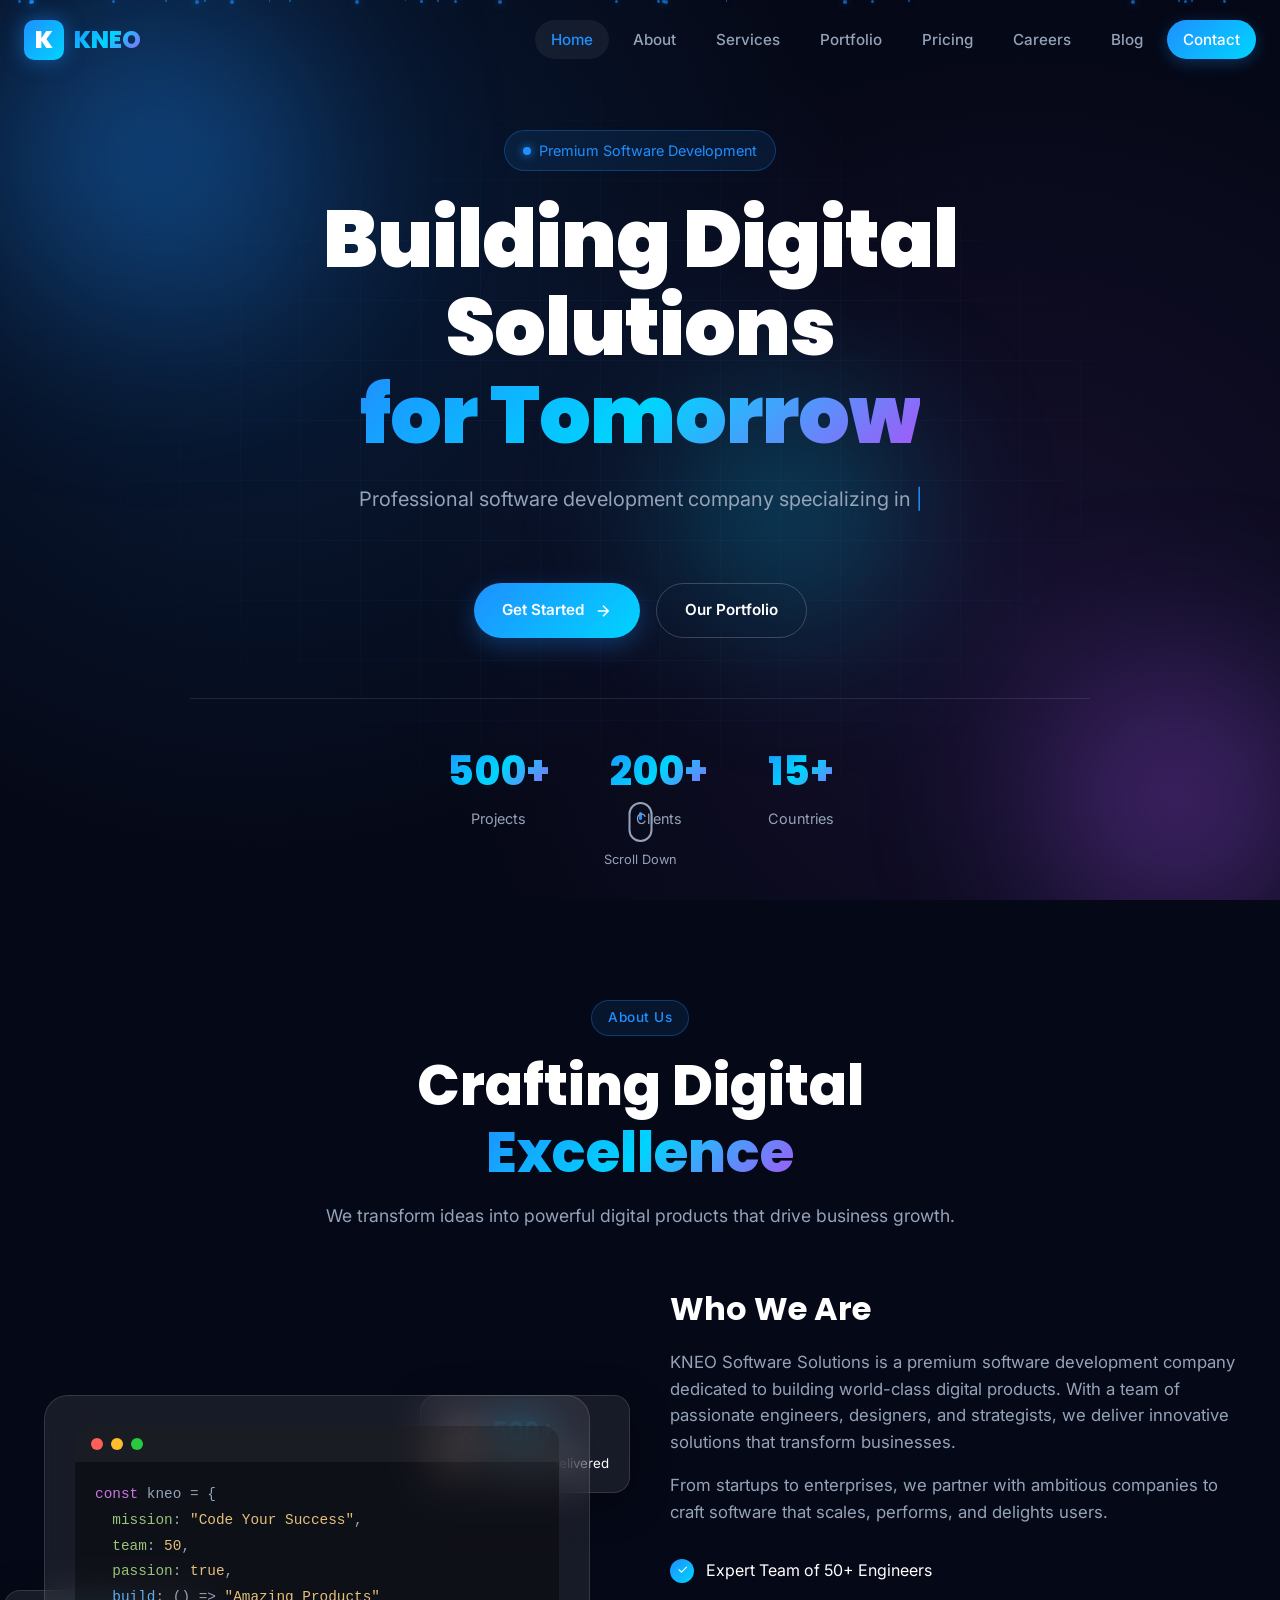
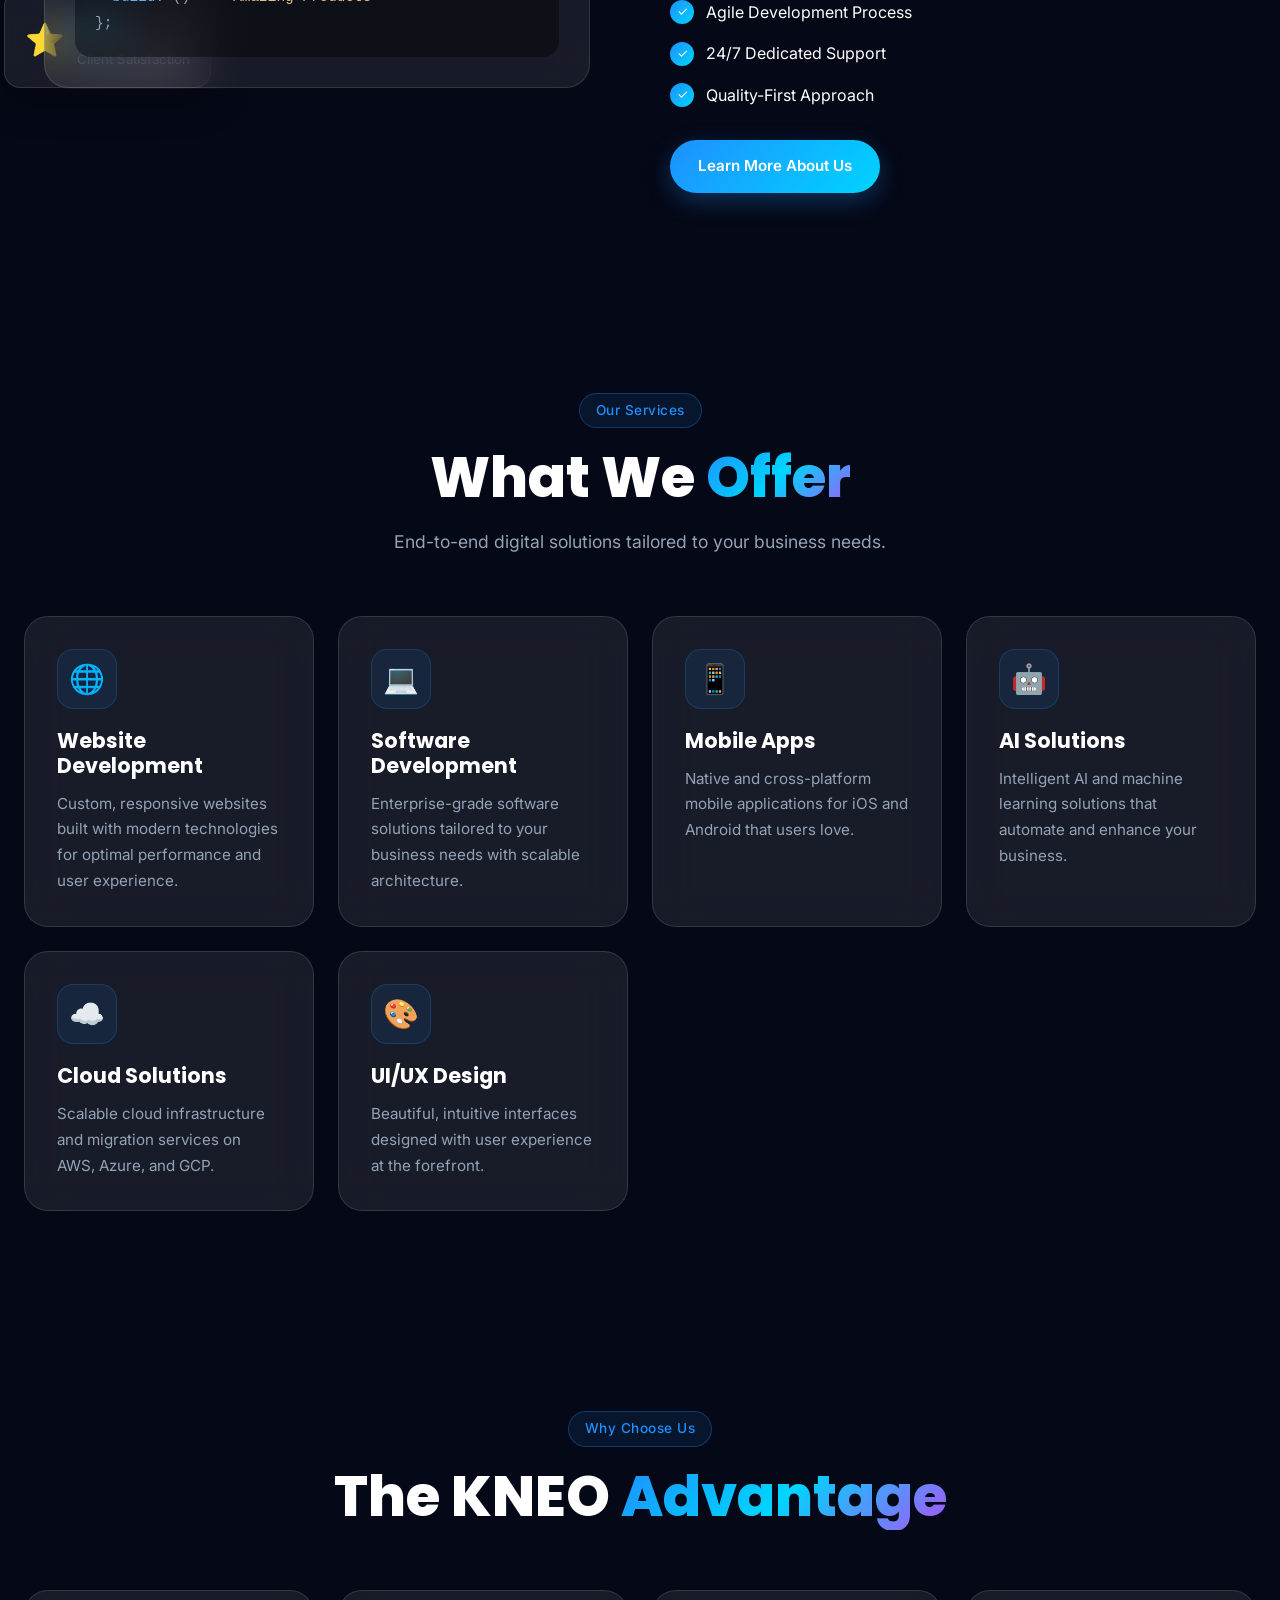
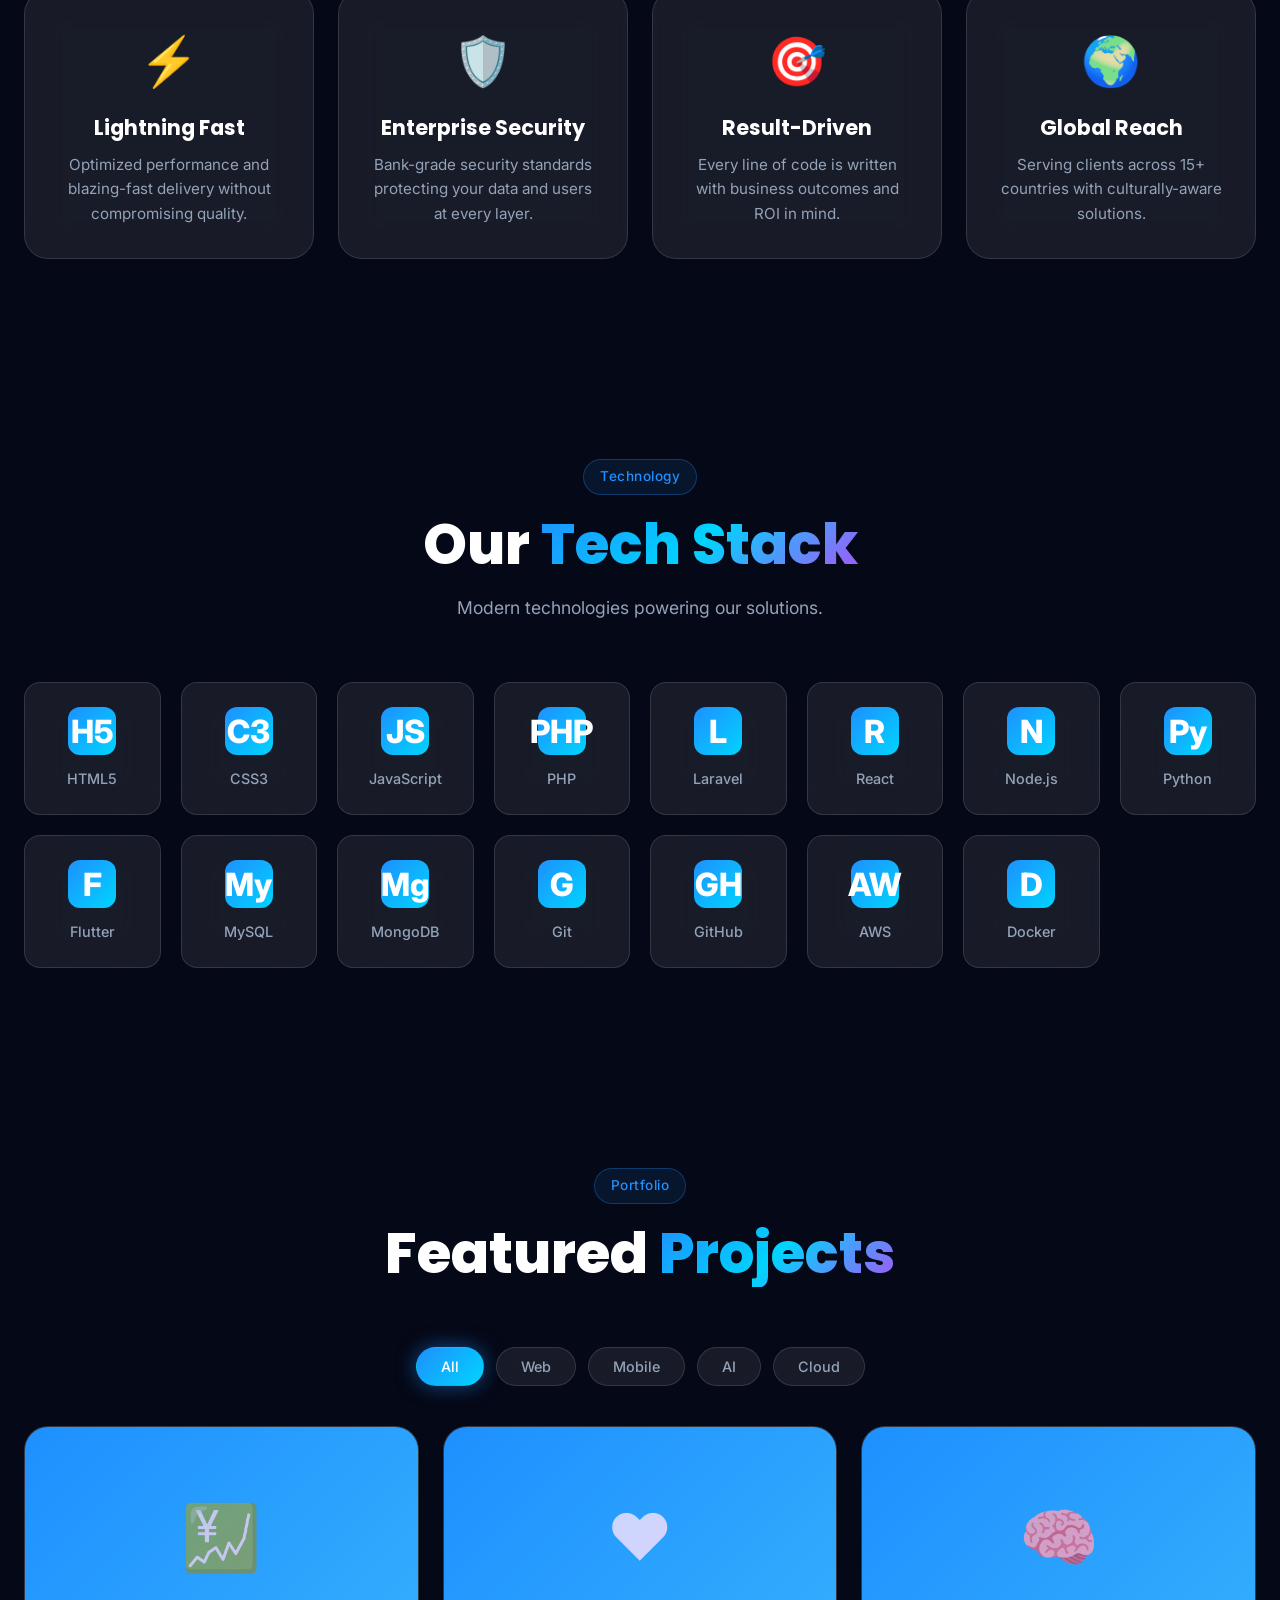
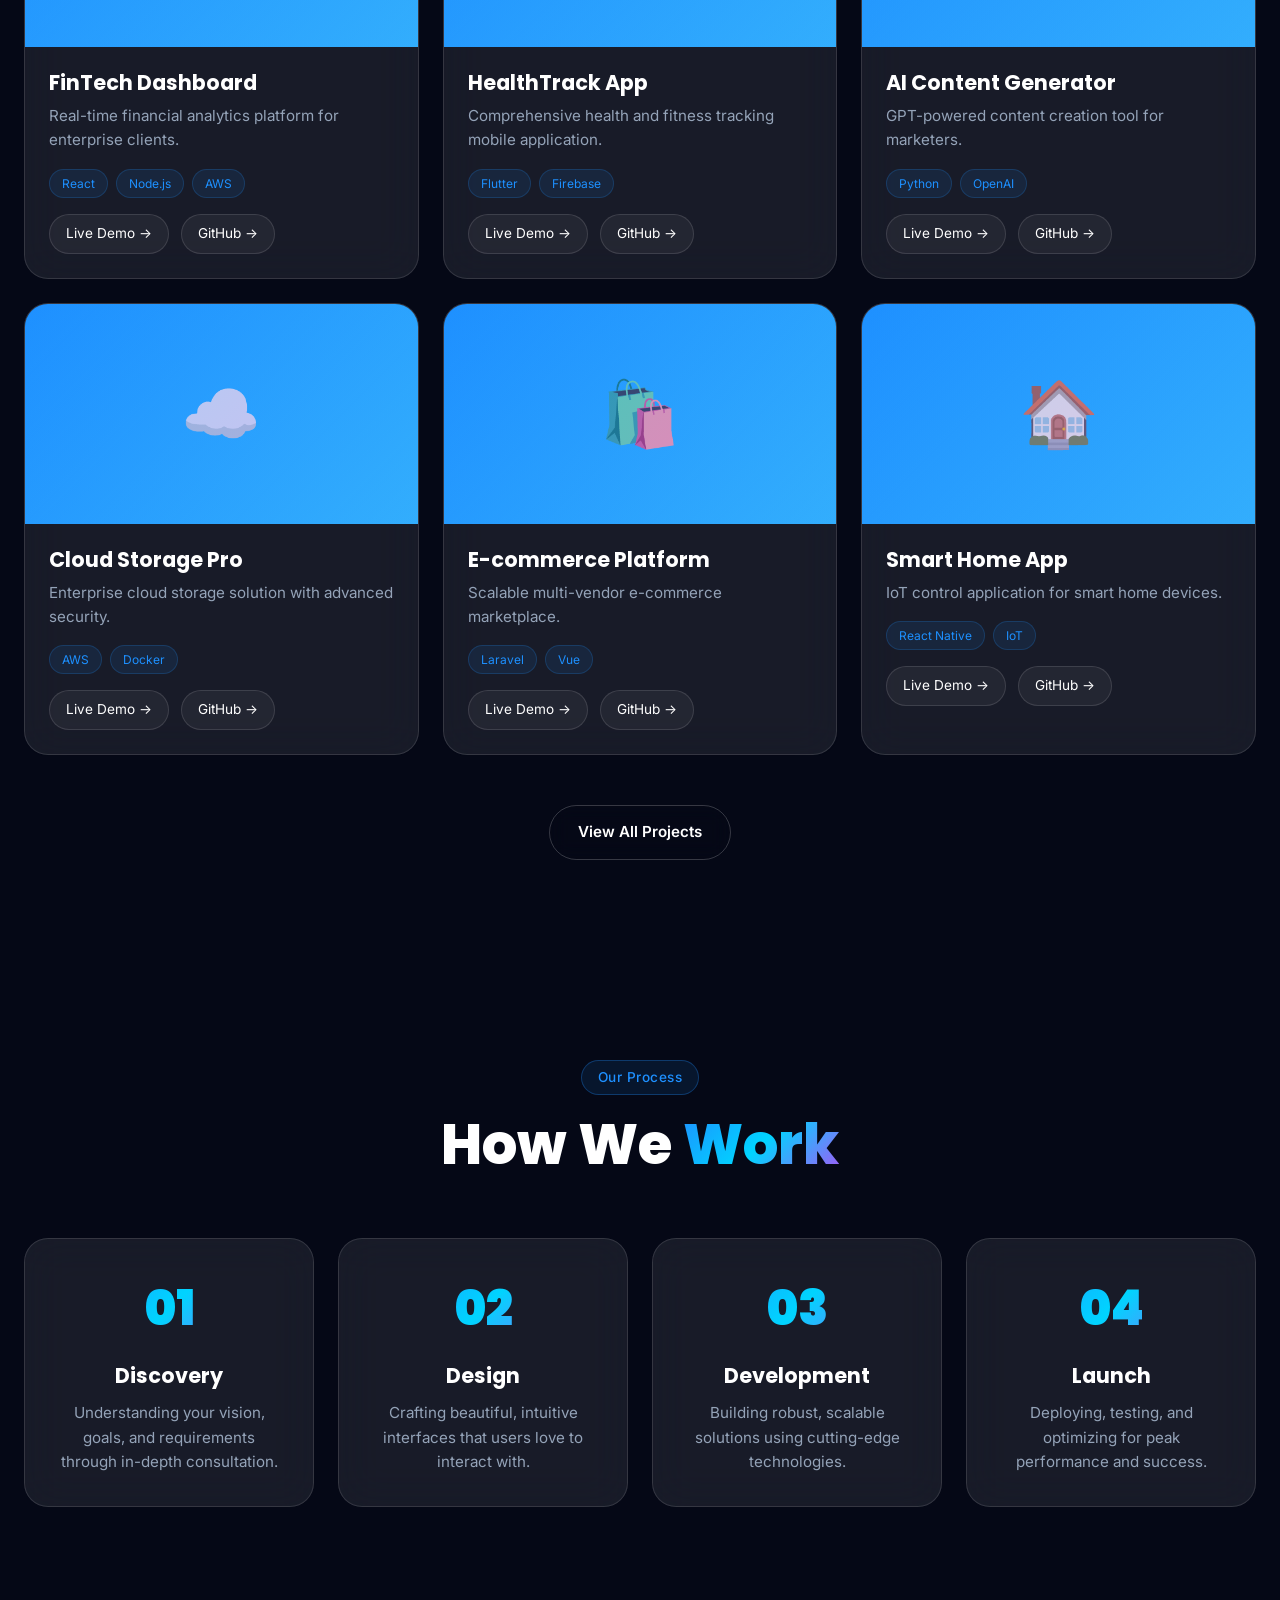
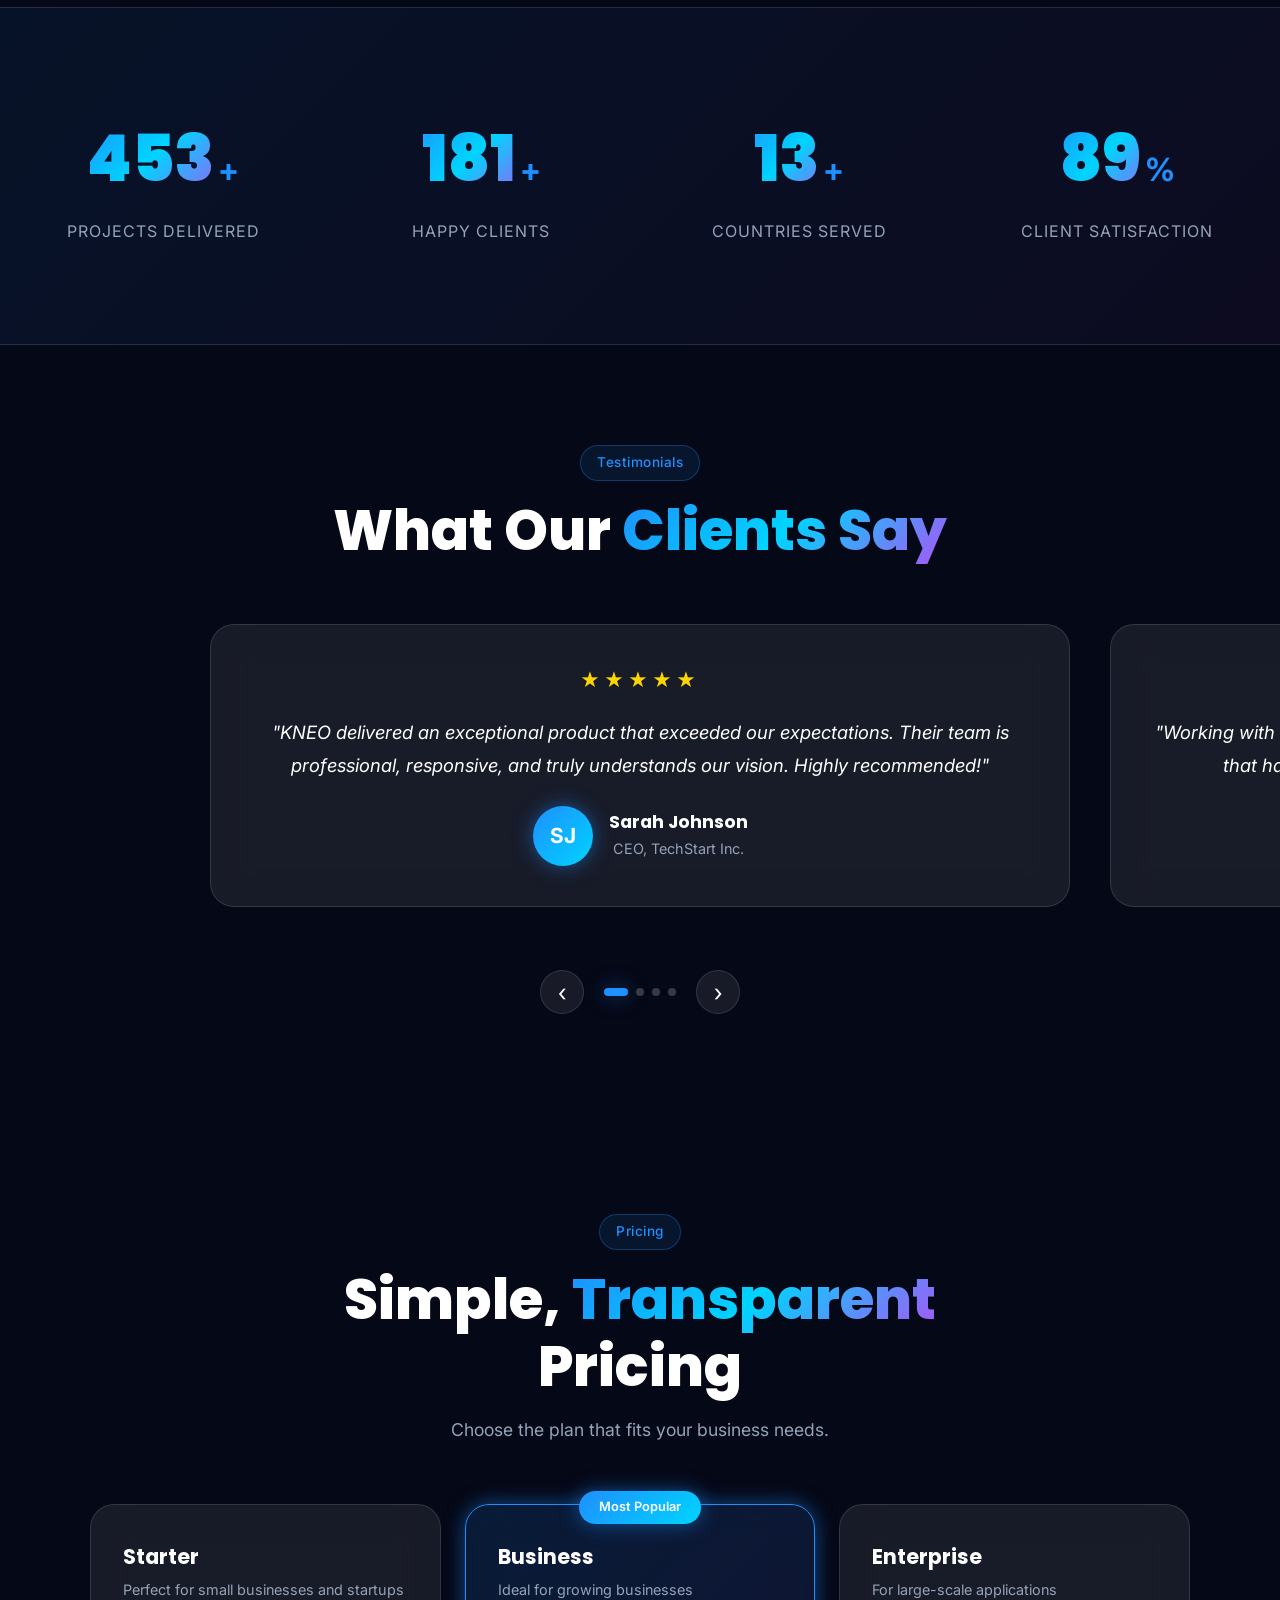
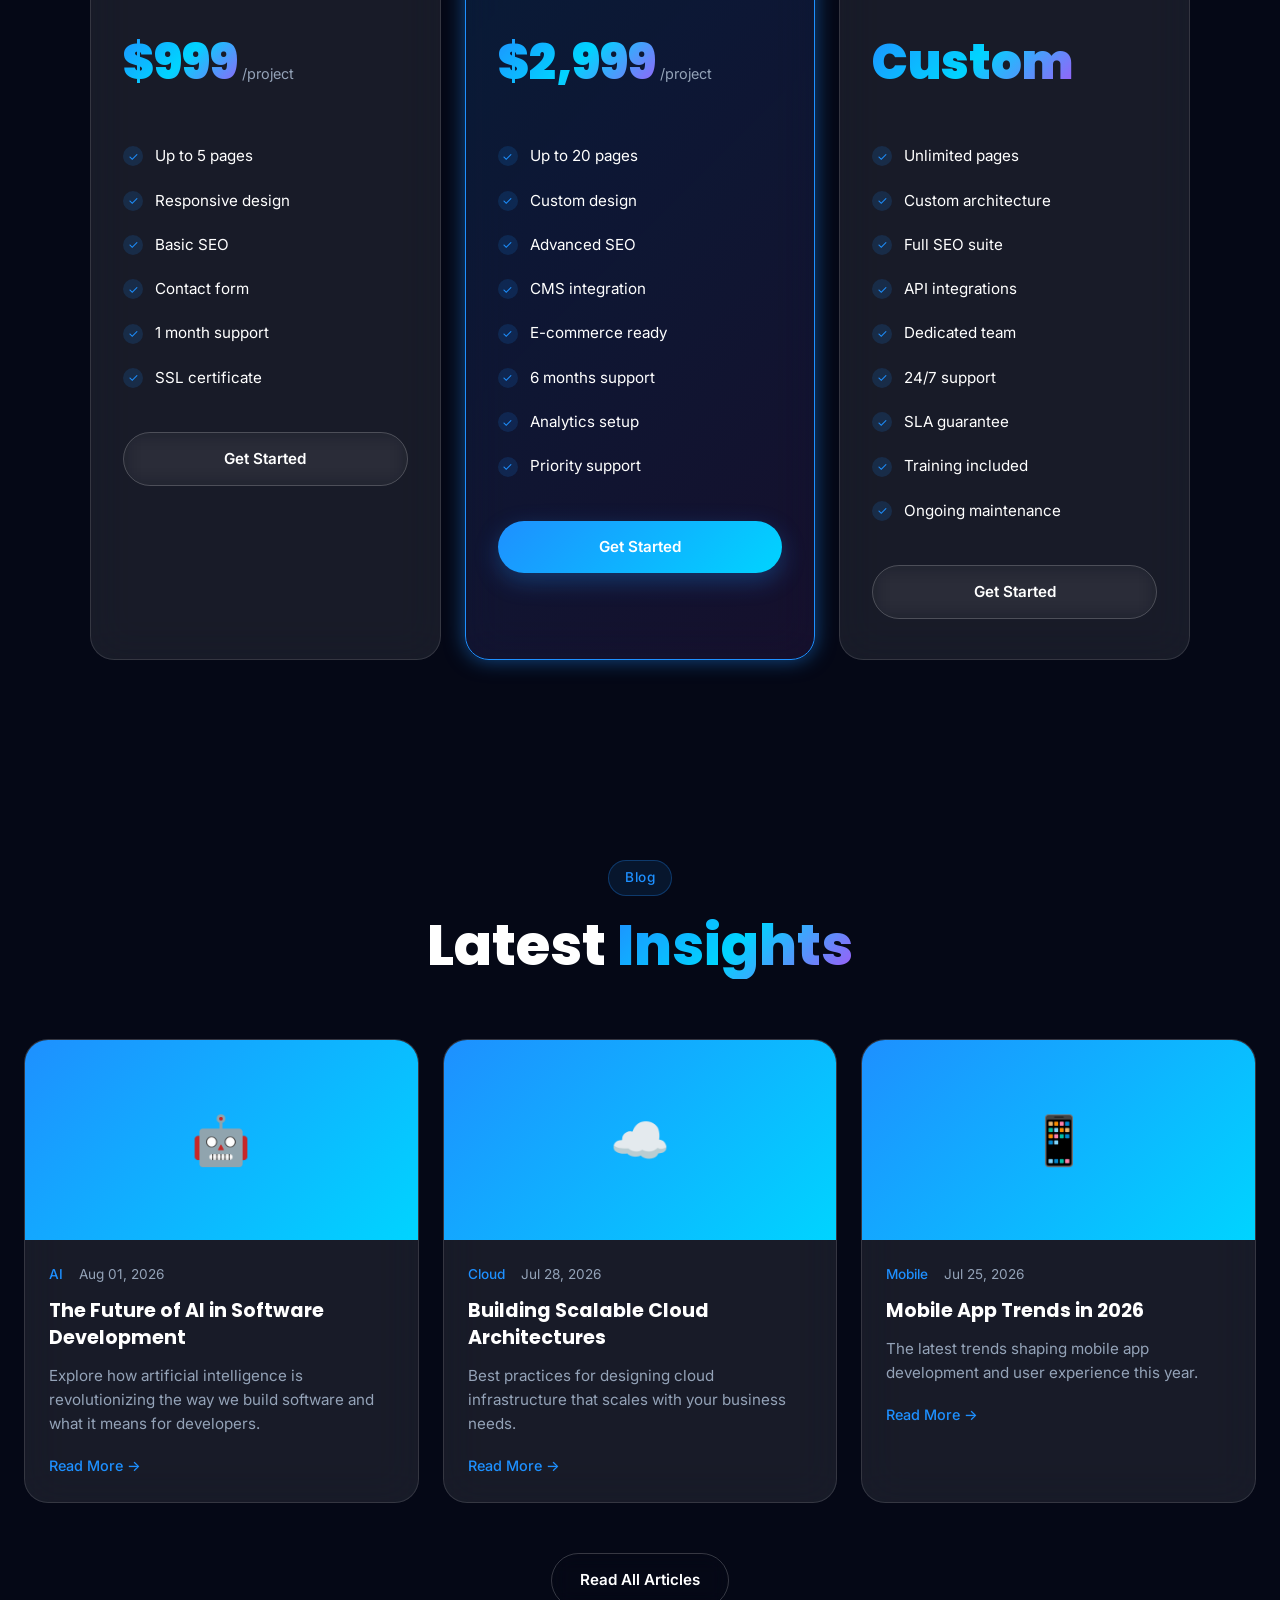
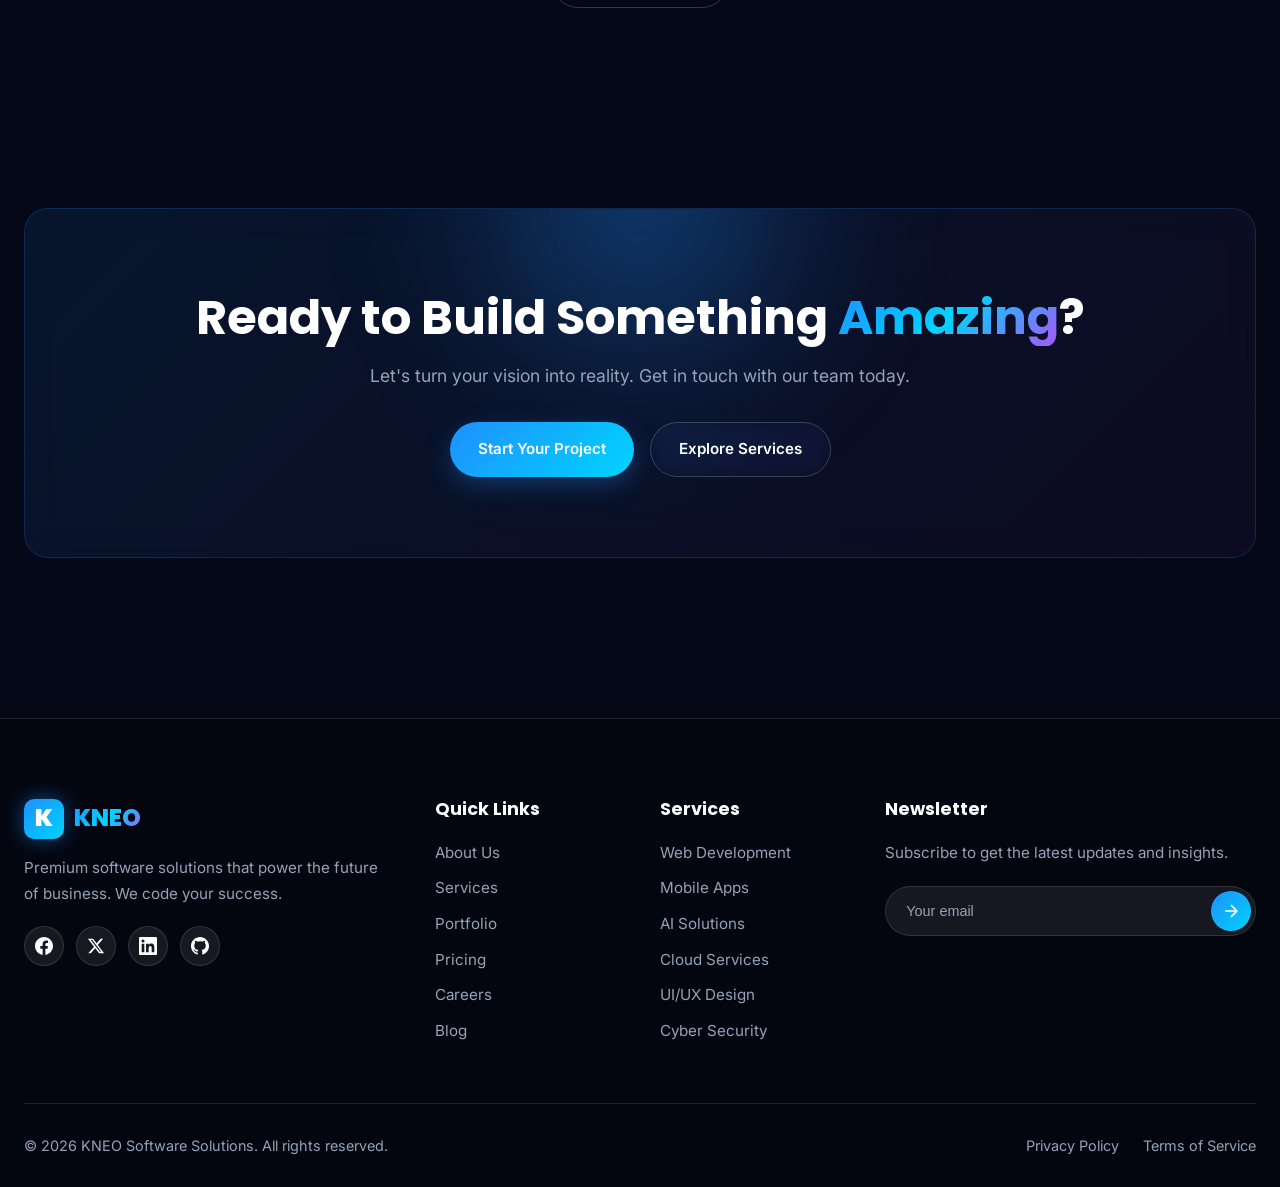
==== index.html @ 1082d43a "style: improve KNEO — Digital products, built to matter interface" ====
<!DOCTYPE html>
<html lang="en">
<head>
    <meta charset="UTF-8">
    <meta name="viewport" content="width=device-width, initial-scale=1.0">
    <meta name="description" content="KNEO Software Solutions - We Code Your Success. Premium software development, web, mobile, AI, cloud & automation services.">
    <meta name="keywords" content="software development, web development, mobile apps, AI solutions, cloud services, KNEO">
    <meta name="author" content="KNEO Software Solutions">
    <title>KNEO Software Solutions | We Code Your Success</title>

    <!-- Google Fonts -->
    <link rel="preconnect" href="https://fonts.googleapis.com">
    <link rel="preconnect" href="https://fonts.gstatic.com" crossorigin>
    <link href="https://fonts.googleapis.com/css2?family=Inter:wght@300;400;500;600;700&family=Poppins:wght@300;400;500;600;700;800;900&display=swap" rel="stylesheet">

    <!-- Main Stylesheet -->
    <link rel="stylesheet" href="css/style.css">
    <link rel="stylesheet" href="css/animations.css">
    <link rel="stylesheet" href="css/responsive.css">
</head>
<body>

    <!-- ========== SCROLL PROGRESS BAR ========== -->
    <div class="scroll-progress" id="scrollProgress"></div>

    <!-- ========== LOADING SCREEN ========== -->
    <div class="loader" id="loader">
        <div class="loader-content">
            <div class="loader-logo">KNEO</div>
            <div class="loader-bar"><div class="loader-bar-fill"></div></div>
        </div>
    </div>

    <!-- ========== NAVIGATION ========== -->
    <nav class="navbar" id="navbar">
        <div class="nav-container">
            <a href="index.html" class="nav-logo">
                <span class="logo-icon">K</span>
                <span class="logo-text">KNEO</span>
            </a>

            <ul class="nav-menu" id="navMenu">
                <li><a href="index.html" class="nav-link active">Home</a></li>
                <li><a href="about.html" class="nav-link">About</a></li>
                <li><a href="services.html" class="nav-link">Services</a></li>
                <li><a href="portfolio.html" class="nav-link">Portfolio</a></li>
                <li><a href="pricing.html" class="nav-link">Pricing</a></li>
                <li><a href="careers.html" class="nav-link">Careers</a></li>
                <li><a href="blog.html" class="nav-link">Blog</a></li>
                <li><a href="contact.html" class="nav-link nav-cta">Contact</a></li>
            </ul>

            <button class="nav-toggle" id="navToggle" aria-label="Toggle menu">
                <span></span>
                <span></span>
                <span></span>
            </button>
        </div>
    </nav>

    <!-- ========== HERO SECTION ========== -->
    <section class="hero" id="hero">
        <!-- Animated Background -->
        <div class="hero-bg">
            <div class="gradient-orb orb-1"></div>
            <div class="gradient-orb orb-2"></div>
            <div class="gradient-orb orb-3"></div>
            <div class="particles" id="particles"></div>
            <div class="grid-overlay"></div>
        </div>

        <div class="hero-content">
            <div class="hero-badge reveal">
                <span class="badge-dot"></span>
                Premium Software Development
            </div>
            <h1 class="hero-title reveal">
                Building Digital Solutions
                <span class="gradient-text">for Tomorrow</span>
            </h1>
            <p class="hero-subtitle reveal">
                Professional software development company specializing in
                <span class="typing-text" id="typingText"></span><span class="cursor">|</span>
            </p>
            <div class="hero-buttons reveal">
                <a href="contact.html" class="btn btn-primary">
                    Get Started
                    <svg width="18" height="18" viewBox="0 0 24 24" fill="none" stroke="currentColor" stroke-width="2">
                        <path d="M5 12h14M12 5l7 7-7 7"/>
                    </svg>
                </a>
                <a href="portfolio.html" class="btn btn-outline">Our Portfolio</a>
            </div>
            <div class="hero-stats reveal">
                <div class="hero-stat">
                    <div class="stat-number">500+</div>
                    <div class="stat-label">Projects</div>
                </div>
                <div class="hero-stat">
                    <div class="stat-number">200+</div>
                    <div class="stat-label">Clients</div>
                </div>
                <div class="hero-stat">
                    <div class="stat-number">15+</div>
                    <div class="stat-label">Countries</div>
                </div>
            </div>
        </div>

        <div class="scroll-indicator">
            <div class="mouse">
                <div class="wheel"></div>
            </div>
            <span>Scroll Down</span>
        </div>
    </section>

    <!-- ========== ABOUT PREVIEW ========== -->
    <section class="section about-preview">
        <div class="container">
            <div class="section-header reveal">
                <span class="section-tag">About Us</span>
                <h2 class="section-title">Crafting Digital <span class="gradient-text">Excellence</span></h2>
                <p class="section-subtitle">We transform ideas into powerful digital products that drive business growth.</p>
            </div>
            <div class="about-grid">
                <div class="about-image reveal">
                    <div class="image-card">
                        <div class="floating-card card-1">
                            <span>🚀</span>
                            <div><strong>500+</strong><br><small>Projects Delivered</small></div>
                        </div>
                        <div class="floating-card card-2">
                            <span>⭐</span>
                            <div><strong>99%</strong><br><small>Client Satisfaction</small></div>
                        </div>
                        <div class="image-placeholder">
                            <div class="code-window">
                                <div class="code-header">
                                    <span class="dot red"></span>
                                    <span class="dot yellow"></span>
                                    <span class="dot green"></span>
                                </div>
                                <pre class="code-content"><code><span class="keyword">const</span> kneo = {
  <span class="string">mission</span>: <span class="value">"Code Your Success"</span>,
  <span class="string">team</span>: <span class="value">50</span>,
  <span class="string">passion</span>: <span class="value">true</span>,
  <span class="function">build</span>: () => <span class="value">"Amazing Products"</span>
};</code></pre>
                            </div>
                        </div>
                    </div>
                </div>
                <div class="about-content reveal">
                    <h3>Who We Are</h3>
                    <p>KNEO Software Solutions is a premium software development company dedicated to building world-class digital products. With a team of passionate engineers, designers, and strategists, we deliver innovative solutions that transform businesses.</p>
                    <p>From startups to enterprises, we partner with ambitious companies to craft software that scales, performs, and delights users.</p>
                    <ul class="feature-list">
                        <li><span class="check">✓</span> Expert Team of 50+ Engineers</li>
                        <li><span class="check">✓</span> Agile Development Process</li>
                        <li><span class="check">✓</span> 24/7 Dedicated Support</li>
                        <li><span class="check">✓</span> Quality-First Approach</li>
                    </ul>
                    <a href="about.html" class="btn btn-primary">Learn More About Us</a>
                </div>
            </div>
        </div>
    </section>

    <!-- ========== SERVICES ========== -->
    <section class="section services">
        <div class="container">
            <div class="section-header reveal">
                <span class="section-tag">Our Services</span>
                <h2 class="section-title">What We <span class="gradient-text">Offer</span></h2>
                <p class="section-subtitle">End-to-end digital solutions tailored to your business needs.</p>
            </div>
            <div class="services-grid" id="servicesGrid">
                <!-- Services injected via JS -->
            </div>
        </div>
    </section>

    <!-- ========== WHY CHOOSE US ========== -->
    <section class="section why-us">
        <div class="container">
            <div class="section-header reveal">
                <span class="section-tag">Why Choose Us</span>
                <h2 class="section-title">The KNEO <span class="gradient-text">Advantage</span></h2>
            </div>
            <div class="why-grid">
                <div class="why-card reveal">
                    <div class="why-icon">⚡</div>
                    <h3>Lightning Fast</h3>
                    <p>Optimized performance and blazing-fast delivery without compromising quality.</p>
                </div>
                <div class="why-card reveal">
                    <div class="why-icon">🛡️</div>
                    <h3>Enterprise Security</h3>
                    <p>Bank-grade security standards protecting your data and users at every layer.</p>
                </div>
                <div class="why-card reveal">
                    <div class="why-icon">🎯</div>
                    <h3>Result-Driven</h3>
                    <p>Every line of code is written with business outcomes and ROI in mind.</p>
                </div>
                <div class="why-card reveal">
                    <div class="why-icon">🌍</div>
                    <h3>Global Reach</h3>
                    <p>Serving clients across 15+ countries with culturally-aware solutions.</p>
                </div>
            </div>
        </div>
    </section>

    <!-- ========== TECHNOLOGY STACK ========== -->
    <section class="section tech-stack">
        <div class="container">
            <div class="section-header reveal">
                <span class="section-tag">Technology</span>
                <h2 class="section-title">Our <span class="gradient-text">Tech Stack</span></h2>
                <p class="section-subtitle">Modern technologies powering our solutions.</p>
            </div>
            <div class="tech-grid" id="techGrid">
                <!-- Tech items injected via JS -->
            </div>
        </div>
    </section>

    <!-- ========== PORTFOLIO ========== -->
    <section class="section portfolio">
        <div class="container">
            <div class="section-header reveal">
                <span class="section-tag">Portfolio</span>
                <h2 class="section-title">Featured <span class="gradient-text">Projects</span></h2>
            </div>
            <div class="portfolio-filters reveal">
                <button class="filter-btn active" data-filter="all">All</button>
                <button class="filter-btn" data-filter="web">Web</button>
                <button class="filter-btn" data-filter="mobile">Mobile</button>
                <button class="filter-btn" data-filter="ai">AI</button>
                <button class="filter-btn" data-filter="cloud">Cloud</button>
            </div>
            <div class="portfolio-grid" id="portfolioGrid">
                <!-- Portfolio items injected via JS -->
            </div>
            <div class="section-cta reveal">
                <a href="portfolio.html" class="btn btn-outline">View All Projects</a>
            </div>
        </div>
    </section>

    <!-- ========== PROCESS ========== -->
    <section class="section process">
        <div class="container">
            <div class="section-header reveal">
                <span class="section-tag">Our Process</span>
                <h2 class="section-title">How We <span class="gradient-text">Work</span></h2>
            </div>
            <div class="process-timeline">
                <div class="process-step reveal">
                    <div class="step-number">01</div>
                    <h3>Discovery</h3>
                    <p>Understanding your vision, goals, and requirements through in-depth consultation.</p>
                </div>
                <div class="process-step reveal">
                    <div class="step-number">02</div>
                    <h3>Design</h3>
                    <p>Crafting beautiful, intuitive interfaces that users love to interact with.</p>
                </div>
                <div class="process-step reveal">
                    <div class="step-number">03</div>
                    <h3>Development</h3>
                    <p>Building robust, scalable solutions using cutting-edge technologies.</p>
                </div>
                <div class="process-step reveal">
                    <div class="step-number">04</div>
                    <h3>Launch</h3>
                    <p>Deploying, testing, and optimizing for peak performance and success.</p>
                </div>
            </div>
        </div>
    </section>

    <!-- ========== COUNTER ========== -->
    <section class="section counter-section">
        <div class="container">
            <div class="counter-grid">
                <div class="counter-item reveal">
                    <div class="counter-number" data-target="500">0</div>
                    <div class="counter-suffix">+</div>
                    <div class="counter-label">Projects Delivered</div>
                </div>
                <div class="counter-item reveal">
                    <div class="counter-number" data-target="200">0</div>
                    <div class="counter-suffix">+</div>
                    <div class="counter-label">Happy Clients</div>
                </div>
                <div class="counter-item reveal">
                    <div class="counter-number" data-target="15">0</div>
                    <div class="counter-suffix">+</div>
                    <div class="counter-label">Countries Served</div>
                </div>
                <div class="counter-item reveal">
                    <div class="counter-number" data-target="99">0</div>
                    <div class="counter-suffix">%</div>
                    <div class="counter-label">Client Satisfaction</div>
                </div>
            </div>
        </div>
    </section>

    <!-- ========== TESTIMONIALS ========== -->
    <section class="section testimonials">
        <div class="container">
            <div class="section-header reveal">
                <span class="section-tag">Testimonials</span>
                <h2 class="section-title">What Our <span class="gradient-text">Clients Say</span></h2>
            </div>
            <div class="testimonial-slider" id="testimonialSlider">
                <div class="testimonial-track" id="testimonialTrack">
                    <!-- Testimonials injected via JS -->
                </div>
                <div class="testimonial-controls">
                    <button class="slider-btn prev" id="prevTestimonial" aria-label="Previous">‹</button>
                    <div class="slider-dots" id="sliderDots"></div>
                    <button class="slider-btn next" id="nextTestimonial" aria-label="Next">›</button>
                </div>
            </div>
        </div>
    </section>

    <!-- ========== PRICING ========== -->
    <section class="section pricing">
        <div class="container">
            <div class="section-header reveal">
                <span class="section-tag">Pricing</span>
                <h2 class="section-title">Simple, <span class="gradient-text">Transparent</span> Pricing</h2>
                <p class="section-subtitle">Choose the plan that fits your business needs.</p>
            </div>
            <div class="pricing-grid" id="pricingGrid">
                <!-- Pricing cards injected via JS -->
            </div>
        </div>
    </section>

    <!-- ========== BLOG ========== -->
    <section class="section blog">
        <div class="container">
            <div class="section-header reveal">
                <span class="section-tag">Blog</span>
                <h2 class="section-title">Latest <span class="gradient-text">Insights</span></h2>
            </div>
            <div class="blog-grid" id="blogGrid">
                <!-- Blog posts injected via JS -->
            </div>
            <div class="section-cta reveal">
                <a href="blog.html" class="btn btn-outline">Read All Articles</a>
            </div>
        </div>
    </section>

    <!-- ========== CALL TO ACTION ========== -->
    <section class="section cta-section">
        <div class="container">
            <div class="cta-card reveal">
                <div class="cta-bg">
                    <div class="gradient-orb"></div>
                </div>
                <div class="cta-content">
                    <h2>Ready to Build Something <span class="gradient-text">Amazing</span>?</h2>
                    <p>Let's turn your vision into reality. Get in touch with our team today.</p>
                    <div class="cta-buttons">
                        <a href="contact.html" class="btn btn-primary">Start Your Project</a>
                        <a href="services.html" class="btn btn-outline">Explore Services</a>
                    </div>
                </div>
            </div>
        </div>
    </section>

    <!-- ========== FOOTER ========== -->
    <footer class="footer">
        <div class="container">
            <div class="footer-grid">
                <div class="footer-col">
                    <a href="index.html" class="footer-logo">
                        <span class="logo-icon">K</span>
                        <span class="logo-text">KNEO</span>
                    </a>
                    <p class="footer-desc">Premium software solutions that power the future of business. We code your success.</p>
                    <div class="social-links">
                        <a href="#" aria-label="Facebook"><svg viewBox="0 0 24 24" fill="currentColor"><path d="M24 12.073c0-6.627-5.373-12-12-12s-12 5.373-12 12c0 5.99 4.388 10.954 10.125 11.854v-8.385H7.078v-3.47h3.047V9.43c0-3.007 1.792-4.669 4.533-4.669 1.312 0 2.686.235 2.686.235v2.953H15.83c-1.491 0-1.956.925-1.956 1.874v2.25h3.328l-.532 3.47h-2.796v8.385C19.612 23.027 24 18.062 24 12.073z"/></svg></a>
                        <a href="#" aria-label="Twitter"><svg viewBox="0 0 24 24" fill="currentColor"><path d="M18.244 2.25h3.308l-7.227 8.26 8.502 11.24H16.17l-5.214-6.817L4.99 21.75H1.68l7.73-8.835L1.254 2.25H8.08l4.713 6.231zm-1.161 17.52h1.833L7.084 4.126H5.117z"/></svg></a>
                        <a href="#" aria-label="LinkedIn"><svg viewBox="0 0 24 24" fill="currentColor"><path d="M20.447 20.452h-3.554v-5.569c0-1.328-.027-3.037-1.852-3.037-1.853 0-2.136 1.445-2.136 2.939v5.667H9.351V9h3.414v1.561h.046c.477-.9 1.637-1.85 3.37-1.85 3.601 0 4.267 2.37 4.267 5.455v6.286zM5.337 7.433a2.062 2.062 0 01-2.063-2.065 2.063 2.063 0 112.063 2.065zm1.782 13.019H3.555V9h3.564v11.452zM22.225 0H1.771C.792 0 0 .774 0 1.729v20.542C0 23.227.792 24 1.771 24h20.451C23.2 24 24 23.227 24 22.271V1.729C24 .774 23.2 0 22.222 0h.003z"/></svg></a>
                        <a href="#" aria-label="GitHub"><svg viewBox="0 0 24 24" fill="currentColor"><path d="M12 0C5.374 0 0 5.373 0 12c0 5.302 3.438 9.8 8.207 11.387.599.111.793-.261.793-.577v-2.234c-3.338.726-4.033-1.416-4.033-1.416-.546-1.387-1.333-1.756-1.333-1.756-1.089-.745.083-.729.083-.729 1.205.084 1.839 1.237 1.839 1.237 1.07 1.834 2.807 1.304 3.492.997.107-.775.418-1.305.762-1.604-2.665-.305-5.467-1.334-5.467-5.931 0-1.311.469-2.381 1.236-3.221-.124-.303-.535-1.524.117-3.176 0 0 1.008-.322 3.301 1.23A11.509 11.509 0 0112 5.803c1.02.005 2.047.138 3.006.404 2.291-1.552 3.297-1.23 3.297-1.23.653 1.653.242 2.874.118 3.176.77.84 1.235 1.911 1.235 3.221 0 4.609-2.807 5.624-5.479 5.921.43.372.823 1.102.823 2.222v3.293c0 .319.192.694.801.576C20.566 21.797 24 17.3 24 12c0-6.627-5.373-12-12-12z"/></svg></a>
                    </div>
                </div>
                <div class="footer-col">
                    <h4>Quick Links</h4>
                    <ul class="footer-links">
                        <li><a href="about.html">About Us</a></li>
                        <li><a href="services.html">Services</a></li>
                        <li><a href="portfolio.html">Portfolio</a></li>
                        <li><a href="pricing.html">Pricing</a></li>
                        <li><a href="careers.html">Careers</a></li>
                        <li><a href="blog.html">Blog</a></li>
                    </ul>
                </div>
                <div class="footer-col">
                    <h4>Services</h4>
                    <ul class="footer-links">
                        <li><a href="services.html">Web Development</a></li>
                        <li><a href="services.html">Mobile Apps</a></li>
                        <li><a href="services.html">AI Solutions</a></li>
                        <li><a href="services.html">Cloud Services</a></li>
                        <li><a href="services.html">UI/UX Design</a></li>
                        <li><a href="services.html">Cyber Security</a></li>
                    </ul>
                </div>
                <div class="footer-col">
                    <h4>Newsletter</h4>
                    <p class="footer-desc">Subscribe to get the latest updates and insights.</p>
                    <form class="newsletter-form" id="newsletterForm">
                        <input type="email" placeholder="Your email" required>
                        <button type="submit" aria-label="Subscribe">
                            <svg width="20" height="20" viewBox="0 0 24 24" fill="none" stroke="currentColor" stroke-width="2">
                                <path d="M5 12h14M12 5l7 7-7 7"/>
                            </svg>
                        </button>
                    </form>
                </div>
            </div>
            <div class="footer-bottom">
                <p>&copy; 2026 KNEO Software Solutions. All rights reserved.</p>
                <div class="footer-legal">
                    <a href="#">Privacy Policy</a>
                    <a href="#">Terms of Service</a>
                </div>
            </div>
        </div>
    </footer>

    <!-- ========== BACK TO TOP ========== -->
    <button class="back-to-top" id="backToTop" aria-label="Back to top">
        <svg width="20" height="20" viewBox="0 0 24 24" fill="none" stroke="currentColor" stroke-width="2">
            <path d="M12 19V5M5 12l7-7 7 7"/>
        </svg>
    </button>

    <!-- Scripts -->
    <script src="js/main.js"></script>
    <script src="js/animation.js"></script>
    <script src="js/counter.js"></script>
    <script src="js/slider.js"></script>
    <script src="js/portfolio.js"></script>
</body>
</html>
---- css/style.css ----
/* ============================================
   KNEO Software Solutions - Main Stylesheet
   Premium Dark Theme with Glassmorphism
   ============================================ */

/* ---------- CSS Variables ---------- */
:root {
    --primary: #0B1F3A;
    --secondary: #1E90FF;
    --bg: #050816;
    --card: rgba(255, 255, 255, 0.08);
    --card-border: rgba(255, 255, 255, 0.12);
    --white: #FFFFFF;
    --gray: #94A3B8;
    --gray-dark: #1E293B;
    --success: #10B981;
    --error: #EF4444;
    --gradient: linear-gradient(135deg, #1E90FF 0%, #00D4FF 100%);
    --gradient-text: linear-gradient(135deg, #1E90FF 0%, #00D4FF 50%, #A855F7 100%);
    --glow: 0 0 20px rgba(30, 144, 255, 0.5);
    --glow-strong: 0 0 40px rgba(30, 144, 255, 0.7);
    --shadow: 0 10px 40px rgba(0, 0, 0, 0.3);
    --radius: 16px;
    --radius-sm: 8px;
    --radius-lg: 24px;
    --transition: all 0.3s cubic-bezier(0.4, 0, 0.2, 1);
    --font-heading: 'Poppins', sans-serif;
    --font-body: 'Inter', sans-serif;
}

/* ---------- Reset & Base ---------- */
* {
    margin: 0;
    padding: 0;
    box-sizing: border-box;
}

html {
    scroll-behavior: smooth;
    scroll-padding-top: 80px;
}

body {
    font-family: var(--font-body);
    background: var(--bg);
    color: var(--white);
    line-height: 1.6;
    overflow-x: hidden;
    min-height: 100vh;
    -webkit-font-smoothing: antialiased;
}

/* Background base gradient */
body::before {
    content: '';
    position: fixed;
    top: 0;
    left: 0;
    width: 100%;
    height: 100%;
    background:
        radial-gradient(circle at 20% 30%, rgba(30, 144, 255, 0.15) 0%, transparent 50%),
        radial-gradient(circle at 80% 70%, rgba(168, 85, 247, 0.1) 0%, transparent 50%),
        var(--bg);
    z-index: -1;
    pointer-events: none;
}

img {
    max-width: 100%;
    display: block;
}

a {
    color: inherit;
    text-decoration: none;
    transition: var(--transition);
}

button {
    font-family: inherit;
    cursor: pointer;
    border: none;
    background: none;
    color: inherit;
}

ul {
    list-style: none;
}

h1, h2, h3, h4, h5, h6 {
    font-family: var(--font-heading);
    font-weight: 700;
    line-height: 1.2;
}

/* ---------- Utility ---------- */
.container {
    max-width: 1280px;
    margin: 0 auto;
    padding: 0 24px;
}

.section {
    padding: 100px 0;
    position: relative;
}

.gradient-text {
    background: var(--gradient-text);
    -webkit-background-clip: text;
    background-clip: text;
    -webkit-text-fill-color: transparent;
    display: inline-block;
}

.section-header {
    text-align: center;
    max-width: 700px;
    margin: 0 auto 60px;
}

.section-tag {
    display: inline-block;
    padding: 6px 16px;
    background: rgba(30, 144, 255, 0.1);
    border: 1px solid rgba(30, 144, 255, 0.3);
    border-radius: 100px;
    color: var(--secondary);
    font-size: 0.85rem;
    font-weight: 500;
    margin-bottom: 16px;
    letter-spacing: 0.5px;
}

.section-title {
    font-size: clamp(2rem, 5vw, 3.5rem);
    margin-bottom: 16px;
    font-weight: 800;
}

.section-subtitle {
    color: var(--gray);
    font-size: 1.1rem;
}

.section-cta {
    text-align: center;
    margin-top: 50px;
}

/* ---------- Buttons ---------- */
.btn {
    display: inline-flex;
    align-items: center;
    gap: 10px;
    padding: 14px 28px;
    border-radius: 100px;
    font-weight: 600;
    font-size: 0.95rem;
    transition: var(--transition);
    position: relative;
    overflow: hidden;
    white-space: nowrap;
}

.btn-primary {
    background: var(--gradient);
    color: var(--white);
    box-shadow: 0 8px 24px rgba(30, 144, 255, 0.3);
}

.btn-primary:hover {
    transform: translateY(-2px);
    box-shadow: 0 12px 32px rgba(30, 144, 255, 0.5);
}

.btn-outline {
    background: transparent;
    color: var(--white);
    border: 1px solid rgba(255, 255, 255, 0.2);
    backdrop-filter: blur(10px);
}

.btn-outline:hover {
    background: rgba(255, 255, 255, 0.08);
    border-color: var(--secondary);
    transform: translateY(-2px);
}

.btn-full {
    width: 100%;
    justify-content: center;
}

/* ---------- Scroll Progress ---------- */
.scroll-progress {
    position: fixed;
    top: 0;
    left: 0;
    height: 3px;
    background: var(--gradient);
    z-index: 9999;
    width: 0%;
    box-shadow: var(--glow);
    transition: width 0.1s ease;
}

/* ---------- Loader ---------- */
.loader {
    position: fixed;
    top: 0;
    left: 0;
    width: 100%;
    height: 100%;
    background: var(--bg);
    z-index: 10000;
    display: flex;
    align-items: center;
    justify-content: center;
    transition: opacity 0.5s, visibility 0.5s;
}

.loader.hidden {
    opacity: 0;
    visibility: hidden;
}

.loader-content {
    text-align: center;
}

.loader-logo {
    font-family: var(--font-heading);
    font-size: 3rem;
    font-weight: 900;
    background: var(--gradient-text);
    -webkit-background-clip: text;
    background-clip: text;
    -webkit-text-fill-color: transparent;
    margin-bottom: 20px;
    letter-spacing: 4px;
}

.loader-bar {
    width: 200px;
    height: 3px;
    background: rgba(255, 255, 255, 0.1);
    border-radius: 100px;
    overflow: hidden;
}

.loader-bar-fill {
    width: 0%;
    height: 100%;
    background: var(--gradient);
    border-radius: 100px;
    animation: loadBar 1.5s ease forwards;
}

@keyframes loadBar {
    to { width: 100%; }
}

/* ---------- Navbar ---------- */
.navbar {
    position: fixed;
    top: 0;
    left: 0;
    width: 100%;
    z-index: 1000;
    padding: 20px 0;
    transition: var(--transition);
}

.navbar.scrolled {
    padding: 12px 0;
    background: rgba(5, 8, 22, 0.7);
    backdrop-filter: blur(20px);
    -webkit-backdrop-filter: blur(20px);
    border-bottom: 1px solid rgba(255, 255, 255, 0.08);
}

.nav-container {
    max-width: 1280px;
    margin: 0 auto;
    padding: 0 24px;
    display: flex;
    align-items: center;
    justify-content: space-between;
}

.nav-logo {
    display: flex;
    align-items: center;
    gap: 10px;
    font-family: var(--font-heading);
    font-weight: 800;
    font-size: 1.5rem;
}

.logo-icon {
    width: 40px;
    height: 40px;
    background: var(--gradient);
    border-radius: 10px;
    display: flex;
    align-items: center;
    justify-content: center;
    color: white;
    font-weight: 900;
    box-shadow: var(--glow);
}

.logo-text {
    background: var(--gradient-text);
    -webkit-background-clip: text;
    background-clip: text;
    -webkit-text-fill-color: transparent;
}

.nav-menu {
    display: flex;
    align-items: center;
    gap: 8px;
}

.nav-link {
    padding: 10px 16px;
    border-radius: 100px;
    font-size: 0.95rem;
    font-weight: 500;
    color: var(--gray);
    position: relative;
}

.nav-link:hover,
.nav-link.active {
    color: var(--white);
    background: rgba(255, 255, 255, 0.06);
}

.nav-link.active {
    color: var(--secondary);
}

.nav-cta {
    background: var(--gradient) !important;
    color: var(--white) !important;
    box-shadow: 0 4px 16px rgba(30, 144, 255, 0.3);
}

.nav-cta:hover {
    transform: translateY(-2px);
    box-shadow: 0 8px 24px rgba(30, 144, 255, 0.5);
}

.nav-toggle {
    display: none;
    flex-direction: column;
    gap: 5px;
    padding: 8px;
}

.nav-toggle span {
    width: 24px;
    height: 2px;
    background: var(--white);
    border-radius: 2px;
    transition: var(--transition);
}

.nav-toggle.active span:nth-child(1) {
    transform: translateY(7px) rotate(45deg);
}
.nav-toggle.active span:nth-child(2) {
    opacity: 0;
}
.nav-toggle.active span:nth-child(3) {
    transform: translateY(-7px) rotate(-45deg);
}

/* ---------- Hero ---------- */
.hero {
    min-height: 100vh;
    display: flex;
    align-items: center;
    justify-content: center;
    position: relative;
    padding: 120px 24px 60px;
    overflow: hidden;
}

.hero-bg {
    position: absolute;
    inset: 0;
    z-index: 0;
    overflow: hidden;
}

.gradient-orb {
    position: absolute;
    border-radius: 50%;
    filter: blur(80px);
    opacity: 0.5;
    animation: float 20s ease-in-out infinite;
}

.orb-1 {
    width: 500px;
    height: 500px;
    background: radial-gradient(circle, #1E90FF 0%, transparent 70%);
    top: -100px;
    left: -100px;
}

.orb-2 {
    width: 400px;
    height: 400px;
    background: radial-gradient(circle, #A855F7 0%, transparent 70%);
    bottom: -100px;
    right: -100px;
    animation-delay: -5s;
}

.orb-3 {
    width: 300px;
    height: 300px;
    background: radial-gradient(circle, #00D4FF 0%, transparent 70%);
    top: 40%;
    left: 50%;
    animation-delay: -10s;
}

.grid-overlay {
    position: absolute;
    inset: 0;
    background-image:
        linear-gradient(rgba(30, 144, 255, 0.05) 1px, transparent 1px),
        linear-gradient(90deg, rgba(30, 144, 255, 0.05) 1px, transparent 1px);
    background-size: 60px 60px;
    mask-image: radial-gradient(ellipse at center, black 30%, transparent 70%);
    -webkit-mask-image: radial-gradient(ellipse at center, black 30%, transparent 70%);
}

.particles {
    position: absolute;
    inset: 0;
    pointer-events: none;
}

.particle {
    position: absolute;
    width: 3px;
    height: 3px;
    background: var(--secondary);
    border-radius: 50%;
    box-shadow: 0 0 10px var(--secondary);
    animation: particleFloat 15s linear infinite;
    opacity: 0.6;
}

@keyframes particleFloat {
    0% { transform: translateY(100vh) translateX(0); opacity: 0; }
    10% { opacity: 0.6; }
    90% { opacity: 0.6; }
    100% { transform: translateY(-100px) translateX(50px); opacity: 0; }
}

.hero-content {
    position: relative;
    z-index: 2;
    text-align: center;
    max-width: 900px;
}

.hero-badge {
    display: inline-flex;
    align-items: center;
    gap: 8px;
    padding: 8px 18px;
    background: rgba(30, 144, 255, 0.1);
    border: 1px solid rgba(30, 144, 255, 0.3);
    border-radius: 100px;
    font-size: 0.9rem;
    color: var(--secondary);
    margin-bottom: 24px;
    backdrop-filter: blur(10px);
}

.badge-dot {
    width: 8px;
    height: 8px;
    background: var(--secondary);
    border-radius: 50%;
    box-shadow: 0 0 10px var(--secondary);
    animation: pulse 2s ease-in-out infinite;
}

@keyframes pulse {
    0%, 100% { opacity: 1; transform: scale(1); }
    50% { opacity: 0.5; transform: scale(1.2); }
}

.hero-title {
    font-size: clamp(2.5rem, 7vw, 5rem);
    font-weight: 900;
    line-height: 1.1;
    margin-bottom: 24px;
    letter-spacing: -1px;
}

.hero-subtitle {
    font-size: clamp(1rem, 2vw, 1.25rem);
    color: var(--gray);
    margin-bottom: 40px;
    max-width: 700px;
    margin-left: auto;
    margin-right: auto;
    min-height: 60px;
}

.typing-text {
    color: var(--secondary);
    font-weight: 600;
}

.cursor {
    color: var(--secondary);
    animation: blink 1s infinite;
}

@keyframes blink {
    0%, 50% { opacity: 1; }
    51%, 100% { opacity: 0; }
}

.hero-buttons {
    display: flex;
    gap: 16px;
    justify-content: center;
    flex-wrap: wrap;
    margin-bottom: 60px;
}

.hero-stats {
    display: flex;
    gap: 60px;
    justify-content: center;
    flex-wrap: wrap;
    padding-top: 40px;
    border-top: 1px solid rgba(255, 255, 255, 0.1);
}

.hero-stat {
    text-align: center;
}

.stat-number {
    font-size: 2.5rem;
    font-weight: 800;
    background: var(--gradient-text);
    -webkit-background-clip: text;
    background-clip: text;
    -webkit-text-fill-color: transparent;
    font-family: var(--font-heading);
}

.stat-label {
    color: var(--gray);
    font-size: 0.9rem;
    margin-top: 4px;
}

.scroll-indicator {
    position: absolute;
    bottom: 30px;
    left: 50%;
    transform: translateX(-50%);
    display: flex;
    flex-direction: column;
    align-items: center;
    gap: 8px;
    color: var(--gray);
    font-size: 0.8rem;
    animation: bounce 2s ease-in-out infinite;
}

.mouse {
    width: 24px;
    height: 40px;
    border: 2px solid var(--gray);
    border-radius: 12px;
    position: relative;
}

.wheel {
    position: absolute;
    top: 8px;
    left: 50%;
    transform: translateX(-50%);
    width: 3px;
    height: 8px;
    background: var(--secondary);
    border-radius: 2px;
    animation: scrollWheel 2s ease-in-out infinite;
}

@keyframes scrollWheel {
    0% { transform: translateX(-50%) translateY(0); opacity: 1; }
    100% { transform: translateX(-50%) translateY(12px); opacity: 0; }
}

@keyframes bounce {
    0%, 100% { transform: translateX(-50%) translateY(0); }
    50% { transform: translateX(-50%) translateY(-10px); }
}

@keyframes float {
    0%, 100% { transform: translate(0, 0); }
    33% { transform: translate(30px, -30px); }
    66% { transform: translate(-20px, 20px); }
}

/* ---------- Page Header ---------- */
.page-header {
    min-height: 50vh;
    display: flex;
    align-items: center;
    position: relative;
    padding: 140px 24px 60px;
    overflow: hidden;
}

.page-header-content {
    text-align: center;
    max-width: 700px;
    margin: 0 auto;
    position: relative;
    z-index: 2;
}

.page-title {
    font-size: clamp(2.5rem, 6vw, 4.5rem);
    font-weight: 900;
    margin-bottom: 16px;
    letter-spacing: -1px;
}

.page-subtitle {
    color: var(--gray);
    font-size: 1.15rem;
}

/* ---------- About Preview ---------- */
.about-grid {
    display: grid;
    grid-template-columns: 1fr 1fr;
    gap: 60px;
    align-items: center;
}

.image-card {
    position: relative;
    padding: 20px;
}

.image-placeholder {
    background: var(--card);
    border: 1px solid var(--card-border);
    border-radius: var(--radius-lg);
    padding: 30px;
    backdrop-filter: blur(20px);
}

.code-window {
    background: rgba(0, 0, 0, 0.4);
    border-radius: var(--radius);
    overflow: hidden;
    font-family: 'Courier New', monospace;
    font-size: 0.9rem;
}

.code-header {
    background: rgba(255, 255, 255, 0.05);
    padding: 12px 16px;
    display: flex;
    gap: 8px;
}

.dot {
    width: 12px;
    height: 12px;
    border-radius: 50%;
}

.dot.red { background: #FF5F56; }
.dot.yellow { background: #FFBD2E; }
.dot.green { background: #27C93F; }

.code-content {
    padding: 20px;
    color: var(--gray);
    line-height: 1.8;
    overflow-x: auto;
}

.code-content .keyword { color: #C678DD; }
.code-content .string { color: #98C379; }
.code-content .value { color: #E5C07B; }
.code-content .function { color: #61AFEF; }

.floating-card {
    position: absolute;
    background: rgba(255, 255, 255, 0.08);
    border: 1px solid var(--card-border);
    backdrop-filter: blur(20px);
    border-radius: var(--radius);
    padding: 16px 20px;
    display: flex;
    align-items: center;
    gap: 12px;
    box-shadow: var(--shadow);
    animation: floatCard 6s ease-in-out infinite;
}

.floating-card span {
    font-size: 2rem;
}

.floating-card strong {
    font-size: 1.5rem;
    background: var(--gradient-text);
    -webkit-background-clip: text;
    background-clip: text;
    -webkit-text-fill-color: transparent;
}

.card-1 {
    top: 20px;
    right: -20px;
    animation-delay: -2s;
}

.card-2 {
    bottom: 20px;
    left: -20px;
    animation-delay: -4s;
}

@keyframes floatCard {
    0%, 100% { transform: translateY(0); }
    50% { transform: translateY(-15px); }
}

.about-content h3 {
    font-size: 2rem;
    margin-bottom: 20px;
}

.about-content p {
    color: var(--gray);
    margin-bottom: 16px;
    font-size: 1.05rem;
}

.feature-list {
    margin: 24px 0;
}

.feature-list li {
    display: flex;
    align-items: center;
    gap: 12px;
    padding: 8px 0;
    color: var(--white);
}

.check {
    width: 24px;
    height: 24px;
    background: var(--gradient);
    border-radius: 50%;
    display: flex;
    align-items: center;
    justify-content: center;
    font-size: 0.8rem;
    flex-shrink: 0;
}

/* ---------- Services ---------- */
.services-grid {
    display: grid;
    grid-template-columns: repeat(auto-fit, minmax(280px, 1fr));
    gap: 24px;
}

.service-card {
    background: var(--card);
    border: 1px solid var(--card-border);
    border-radius: var(--radius-lg);
    padding: 32px;
    backdrop-filter: blur(20px);
    transition: var(--transition);
    position: relative;
    overflow: hidden;
}

.service-card::before {
    content: '';
    position: absolute;
    top: 0;
    left: 0;
    right: 0;
    height: 2px;
    background: var(--gradient);
    transform: scaleX(0);
    transform-origin: left;
    transition: transform 0.4s ease;
}

.service-card:hover {
    transform: translateY(-8px);
    border-color: rgba(30, 144, 255, 0.3);
    box-shadow: 0 20px 60px rgba(30, 144, 255, 0.15);
}

.service-card:hover::before {
    transform: scaleX(1);
}

.service-icon {
    width: 60px;
    height: 60px;
    background: rgba(30, 144, 255, 0.1);
    border: 1px solid rgba(30, 144, 255, 0.2);
    border-radius: 16px;
    display: flex;
    align-items: center;
    justify-content: center;
    font-size: 1.8rem;
    margin-bottom: 20px;
    transition: var(--transition);
}

.service-card:hover .service-icon {
    background: var(--gradient);
    box-shadow: var(--glow);
    transform: scale(1.1) rotate(-5deg);
}

.service-card h3 {
    font-size: 1.3rem;
    margin-bottom: 12px;
}

.service-card p {
    color: var(--gray);
    font-size: 0.95rem;
    line-height: 1.7;
}

/* ---------- Why Us ---------- */
.why-grid {
    display: grid;
    grid-template-columns: repeat(auto-fit, minmax(250px, 1fr));
    gap: 24px;
}

.why-card {
    background: var(--card);
    border: 1px solid var(--card-border);
    border-radius: var(--radius-lg);
    padding: 32px;
    text-align: center;
    backdrop-filter: blur(20px);
    transition: var(--transition);
}

.why-card:hover {
    transform: translateY(-8px);
    border-color: rgba(30, 144, 255, 0.3);
    box-shadow: 0 20px 60px rgba(30, 144, 255, 0.15);
}

.why-icon {
    font-size: 3rem;
    margin-bottom: 16px;
}

.why-card h3 {
    font-size: 1.3rem;
    margin-bottom: 12px;
}

.why-card p {
    color: var(--gray);
    font-size: 0.95rem;
}

/* ---------- Technology Stack ---------- */
.tech-grid {
    display: grid;
    grid-template-columns: repeat(auto-fit, minmax(130px, 1fr));
    gap: 20px;
}

.tech-item {
    background: var(--card);
    border: 1px solid var(--card-border);
    border-radius: var(--radius);
    padding: 24px;
    text-align: center;
    backdrop-filter: blur(20px);
    transition: var(--transition);
    cursor: pointer;
}

.tech-item:hover {
    transform: translateY(-5px);
    border-color: var(--secondary);
    box-shadow: var(--glow);
}

.tech-icon {
    width: 48px;
    height: 48px;
    margin: 0 auto 12px;
    display: flex;
    align-items: center;
    justify-content: center;
    font-size: 2rem;
    font-weight: 800;
    background: var(--gradient);
    border-radius: 12px;
    color: white;
}

.tech-item span:last-child {
    display: block;
    font-size: 0.9rem;
    color: var(--gray);
    font-weight: 500;
}

/* ---------- Portfolio ---------- */
.portfolio-filters {
    display: flex;
    gap: 12px;
    justify-content: center;
    flex-wrap: wrap;
    margin-bottom: 40px;
}

.filter-btn {
    padding: 10px 24px;
    background: var(--card);
    border: 1px solid var(--card-border);
    border-radius: 100px;
    color: var(--gray);
    font-weight: 500;
    font-size: 0.9rem;
    transition: var(--transition);
    backdrop-filter: blur(10px);
}

.filter-btn:hover,
.filter-btn.active {
    background: var(--gradient);
    color: var(--white);
    border-color: transparent;
    box-shadow: var(--glow);
}

.portfolio-grid {
    display: grid;
    grid-template-columns: repeat(auto-fit, minmax(320px, 1fr));
    gap: 24px;
}

.portfolio-card {
    background: var(--card);
    border: 1px solid var(--card-border);
    border-radius: var(--radius-lg);
    overflow: hidden;
    backdrop-filter: blur(20px);
    transition: var(--transition);
    cursor: pointer;
}

.portfolio-card:hover {
    transform: translateY(-8px);
    border-color: rgba(30, 144, 255, 0.3);
    box-shadow: 0 20px 60px rgba(30, 144, 255, 0.2);
}

.portfolio-image {
    height: 220px;
    background: var(--gradient);
    position: relative;
    overflow: hidden;
    display: flex;
    align-items: center;
    justify-content: center;
    font-size: 4rem;
}

.portfolio-image::before {
    content: '';
    position: absolute;
    inset: 0;
    background: linear-gradient(135deg, rgba(30, 144, 255, 0.3), rgba(168, 85, 247, 0.3));
}

.portfolio-content {
    padding: 24px;
}

.portfolio-content h3 {
    font-size: 1.3rem;
    margin-bottom: 8px;
}

.portfolio-content p {
    color: var(--gray);
    font-size: 0.95rem;
    margin-bottom: 16px;
}

.portfolio-tags {
    display: flex;
    gap: 8px;
    flex-wrap: wrap;
    margin-bottom: 16px;
}

.tag {
    padding: 4px 12px;
    background: rgba(30, 144, 255, 0.1);
    border: 1px solid rgba(30, 144, 255, 0.2);
    border-radius: 100px;
    font-size: 0.75rem;
    color: var(--secondary);
}

.portfolio-actions {
    display: flex;
    gap: 12px;
}

.portfolio-actions a {
    padding: 8px 16px;
    background: rgba(255, 255, 255, 0.05);
    border: 1px solid var(--card-border);
    border-radius: 100px;
    font-size: 0.85rem;
    transition: var(--transition);
}

.portfolio-actions a:hover {
    background: var(--gradient);
    border-color: transparent;
}

/* ---------- Process ---------- */
.process-timeline {
    display: grid;
    grid-template-columns: repeat(auto-fit, minmax(240px, 1fr));
    gap: 24px;
    position: relative;
}

.process-step {
    background: var(--card);
    border: 1px solid var(--card-border);
    border-radius: var(--radius-lg);
    padding: 32px;
    text-align: center;
    backdrop-filter: blur(20px);
    transition: var(--transition);
    position: relative;
}

.process-step:hover {
    transform: translateY(-8px);
    border-color: rgba(30, 144, 255, 0.3);
}

.step-number {
    font-family: var(--font-heading);
    font-size: 3rem;
    font-weight: 900;
    background: var(--gradient-text);
    -webkit-background-clip: text;
    background-clip: text;
    -webkit-text-fill-color: transparent;
    margin-bottom: 16px;
}

.process-step h3 {
    font-size: 1.3rem;
    margin-bottom: 12px;
}

.process-step p {
    color: var(--gray);
    font-size: 0.95rem;
}

/* ---------- Counter ---------- */
.counter-section {
    background: linear-gradient(135deg, rgba(30, 144, 255, 0.08), rgba(168, 85, 247, 0.05));
    border-top: 1px solid var(--card-border);
    border-bottom: 1px solid var(--card-border);
}

.counter-grid {
    display: grid;
    grid-template-columns: repeat(auto-fit, minmax(200px, 1fr));
    gap: 40px;
    text-align: center;
}

.counter-item {
    position: relative;
}

.counter-number {
    font-family: var(--font-heading);
    font-size: clamp(2.5rem, 5vw, 4rem);
    font-weight: 900;
    background: var(--gradient-text);
    -webkit-background-clip: text;
    background-clip: text;
    -webkit-text-fill-color: transparent;
    display: inline-block;
}

.counter-suffix {
    font-size: 2rem;
    font-weight: 700;
    color: var(--secondary);
    display: inline-block;
}

.counter-label {
    color: var(--gray);
    font-size: 1rem;
    margin-top: 8px;
    text-transform: uppercase;
    letter-spacing: 1px;
}

/* ---------- Testimonials ---------- */
.testimonial-slider {
    max-width: 900px;
    margin: 0 auto;
    position: relative;
}

.testimonial-track {
    display: flex;
    transition: transform 0.5s ease;
}

.testimonial-card {
    min-width: 100%;
    padding: 0 20px;
}

.testimonial-content {
    background: var(--card);
    border: 1px solid var(--card-border);
    border-radius: var(--radius-lg);
    padding: 40px;
    backdrop-filter: blur(20px);
    text-align: center;
}

.testimonial-stars {
    color: #FFD700;
    font-size: 1.2rem;
    margin-bottom: 20px;
    letter-spacing: 4px;
}

.testimonial-text {
    font-size: 1.15rem;
    line-height: 1.8;
    color: var(--white);
    margin-bottom: 24px;
    font-style: italic;
}

.testimonial-author {
    display: flex;
    align-items: center;
    justify-content: center;
    gap: 16px;
}

.author-avatar {
    width: 60px;
    height: 60px;
    border-radius: 50%;
    background: var(--gradient);
    display: flex;
    align-items: center;
    justify-content: center;
    font-weight: 700;
    font-size: 1.3rem;
    box-shadow: var(--glow);
}

.author-info h4 {
    font-size: 1.1rem;
    margin-bottom: 4px;
}

.author-info p {
    color: var(--gray);
    font-size: 0.9rem;
}

.testimonial-controls {
    display: flex;
    align-items: center;
    justify-content: center;
    gap: 20px;
    margin-top: 30px;
}

.slider-btn {
    width: 44px;
    height: 44px;
    border-radius: 50%;
    background: var(--card);
    border: 1px solid var(--card-border);
    color: var(--white);
    font-size: 1.5rem;
    display: flex;
    align-items: center;
    justify-content: center;
    transition: var(--transition);
    backdrop-filter: blur(10px);
}

.slider-btn:hover {
    background: var(--gradient);
    border-color: transparent;
    box-shadow: var(--glow);
}

.slider-dots {
    display: flex;
    gap: 8px;
}

.slider-dot {
    width: 8px;
    height: 8px;
    border-radius: 50%;
    background: rgba(255, 255, 255, 0.2);
    cursor: pointer;
    transition: var(--transition);
}

.slider-dot.active {
    background: var(--secondary);
    width: 24px;
    border-radius: 100px;
    box-shadow: var(--glow);
}

/* ---------- Pricing ---------- */
.pricing-grid {
    display: grid;
    grid-template-columns: repeat(auto-fit, minmax(300px, 1fr));
    gap: 24px;
    max-width: 1100px;
    margin: 0 auto;
}

.pricing-card {
    background: var(--card);
    border: 1px solid var(--card-border);
    border-radius: var(--radius-lg);
    padding: 40px 32px;
    backdrop-filter: blur(20px);
    transition: var(--transition);
    position: relative;
}

.pricing-card:hover {
    transform: translateY(-8px);
    border-color: rgba(30, 144, 255, 0.3);
}

.pricing-card.popular {
    background: linear-gradient(135deg, rgba(30, 144, 255, 0.15), rgba(168, 85, 247, 0.1));
    border-color: var(--secondary);
    box-shadow: var(--glow);
    transform: scale(1.02);
}

.pricing-card.popular:hover {
    transform: scale(1.02) translateY(-8px);
}

.popular-badge {
    position: absolute;
    top: -14px;
    left: 50%;
    transform: translateX(-50%);
    background: var(--gradient);
    padding: 6px 20px;
    border-radius: 100px;
    font-size: 0.8rem;
    font-weight: 600;
    box-shadow: var(--glow);
}

.pricing-name {
    font-size: 1.3rem;
    margin-bottom: 8px;
}

.pricing-desc {
    color: var(--gray);
    font-size: 0.9rem;
    margin-bottom: 24px;
}

.pricing-price {
    margin-bottom: 32px;
}

.price {
    font-size: 3rem;
    font-weight: 900;
    font-family: var(--font-heading);
    background: var(--gradient-text);
    -webkit-background-clip: text;
    background-clip: text;
    -webkit-text-fill-color: transparent;
}

.price-period {
    color: var(--gray);
    font-size: 0.9rem;
}

.pricing-features {
    margin-bottom: 32px;
}

.pricing-features li {
    display: flex;
    align-items: center;
    gap: 12px;
    padding: 10px 0;
    color: var(--white);
    font-size: 0.95rem;
}

.pricing-features li::before {
    content: '✓';
    width: 20px;
    height: 20px;
    background: rgba(30, 144, 255, 0.15);
    color: var(--secondary);
    border-radius: 50%;
    display: flex;
    align-items: center;
    justify-content: center;
    font-size: 0.75rem;
    flex-shrink: 0;
}

/* ---------- Blog ---------- */
.blog-grid {
    display: grid;
    grid-template-columns: repeat(auto-fit, minmax(320px, 1fr));
    gap: 24px;
}

.blog-card {
    background: var(--card);
    border: 1px solid var(--card-border);
    border-radius: var(--radius-lg);
    overflow: hidden;
    backdrop-filter: blur(20px);
    transition: var(--transition);
}

.blog-card:hover {
    transform: translateY(-8px);
    border-color: rgba(30, 144, 255, 0.3);
    box-shadow: 0 20px 60px rgba(30, 144, 255, 0.15);
}

.blog-image {
    height: 200px;
    background: var(--gradient);
    position: relative;
    display: flex;
    align-items: center;
    justify-content: center;
    font-size: 3rem;
}

.blog-content {
    padding: 24px;
}

.blog-meta {
    display: flex;
    gap: 16px;
    margin-bottom: 12px;
    font-size: 0.85rem;
    color: var(--gray);
}

.blog-category {
    color: var(--secondary);
    font-weight: 500;
}

.blog-content h3 {
    font-size: 1.2rem;
    margin-bottom: 12px;
    line-height: 1.4;
}

.blog-content p {
    color: var(--gray);
    font-size: 0.95rem;
    margin-bottom: 16px;
    line-height: 1.6;
}

.read-more {
    color: var(--secondary);
    font-weight: 500;
    display: inline-flex;
    align-items: center;
    gap: 6px;
    font-size: 0.9rem;
}

.read-more:hover {
    gap: 10px;
}

/* ---------- CTA Section ---------- */
.cta-card {
    background: linear-gradient(135deg, rgba(30, 144, 255, 0.1), rgba(168, 85, 247, 0.05));
    border: 1px solid rgba(30, 144, 255, 0.2);
    border-radius: var(--radius-lg);
    padding: 80px 40px;
    text-align: center;
    position: relative;
    overflow: hidden;
    backdrop-filter: blur(20px);
}

.cta-bg {
    position: absolute;
    inset: 0;
    z-index: 0;
}

.cta-bg .gradient-orb {
    width: 400px;
    height: 400px;
    background: radial-gradient(circle, #1E90FF 0%, transparent 70%);
    top: -200px;
    left: 50%;
    transform: translateX(-50%);
}

.cta-content {
    position: relative;
    z-index: 2;
}

.cta-content h2 {
    font-size: clamp(2rem, 4vw, 3rem);
    margin-bottom: 16px;
}

.cta-content p {
    color: var(--gray);
    font-size: 1.1rem;
    margin-bottom: 32px;
    max-width: 600px;
    margin-left: auto;
    margin-right: auto;
}

.cta-buttons {
    display: flex;
    gap: 16px;
    justify-content: center;
    flex-wrap: wrap;
}

/* ---------- Footer ---------- */
.footer {
    background: rgba(0, 0, 0, 0.3);
    border-top: 1px solid var(--card-border);
    padding: 80px 0 30px;
    margin-top: 60px;
}

.footer-grid {
    display: grid;
    grid-template-columns: 2fr 1fr 1fr 2fr;
    gap: 40px;
    margin-bottom: 50px;
}

.footer-logo {
    display: flex;
    align-items: center;
    gap: 10px;
    font-family: var(--font-heading);
    font-weight: 800;
    font-size: 1.5rem;
    margin-bottom: 16px;
}

.footer-desc {
    color: var(--gray);
    font-size: 0.95rem;
    margin-bottom: 20px;
    line-height: 1.7;
}

.social-links {
    display: flex;
    gap: 12px;
}

.social-links a {
    width: 40px;
    height: 40px;
    background: var(--card);
    border: 1px solid var(--card-border);
    border-radius: 50%;
    display: flex;
    align-items: center;
    justify-content: center;
    transition: var(--transition);
}

.social-links a:hover {
    background: var(--gradient);
    border-color: transparent;
    transform: translateY(-3px);
    box-shadow: var(--glow);
}

.social-links svg {
    width: 18px;
    height: 18px;
}

.footer-col h4 {
    font-size: 1.1rem;
    margin-bottom: 20px;
}

.footer-links li {
    margin-bottom: 10px;
}

.footer-links a {
    color: var(--gray);
    font-size: 0.95rem;
    transition: var(--transition);
}

.footer-links a:hover {
    color: var(--secondary);
    padding-left: 4px;
}

.newsletter-form {
    display: flex;
    background: var(--card);
    border: 1px solid var(--card-border);
    border-radius: 100px;
    padding: 4px;
    backdrop-filter: blur(10px);
}

.newsletter-form input {
    flex: 1;
    background: transparent;
    border: none;
    padding: 10px 16px;
    color: var(--white);
    font-size: 0.9rem;
    outline: none;
}

.newsletter-form input::placeholder {
    color: var(--gray);
}

.newsletter-form button {
    width: 40px;
    height: 40px;
    background: var(--gradient);
    border-radius: 50%;
    display: flex;
    align-items: center;
    justify-content: center;
    color: white;
    transition: var(--transition);
}

.newsletter-form button:hover {
    transform: scale(1.1);
    box-shadow: var(--glow);
}

.footer-bottom {
    padding-top: 30px;
    border-top: 1px solid var(--card-border);
    display: flex;
    justify-content: space-between;
    align-items: center;
    flex-wrap: wrap;
    gap: 16px;
    color: var(--gray);
    font-size: 0.9rem;
}

.footer-legal {
    display: flex;
    gap: 24px;
}

.footer-legal a {
    color: var(--gray);
}

.footer-legal a:hover {
    color: var(--secondary);
}

/* ---------- Back to Top ---------- */
.back-to-top {
    position: fixed;
    bottom: 30px;
    right: 30px;
    width: 48px;
    height: 48px;
    background: var(--gradient);
    border-radius: 50%;
    display: flex;
    align-items: center;
    justify-content: center;
    color: white;
    box-shadow: var(--glow);
    opacity: 0;
    visibility: hidden;
    transform: translateY(20px);
    transition: var(--transition);
    z-index: 999;
}

.back-to-top.visible {
    opacity: 1;
    visibility: visible;
    transform: translateY(0);
}

.back-to-top:hover {
    transform: translateY(-5px);
    box-shadow: var(--glow-strong);
}

/* ---------- About Page Specific ---------- */
.about-full {
    max-width: 800px;
    margin: 0 auto;
}

.about-text h2 {
    font-size: 2.5rem;
    margin-bottom: 24px;
}

.about-text p {
    color: var(--gray);
    font-size: 1.1rem;
    line-height: 1.8;
    margin-bottom: 20px;
}

.mvv-grid {
    display: grid;
    grid-template-columns: repeat(auto-fit, minmax(280px, 1fr));
    gap: 24px;
}

.mvv-card {
    background: var(--card);
    border: 1px solid var(--card-border);
    border-radius: var(--radius-lg);
    padding: 40px 32px;
    backdrop-filter: blur(20px);
    text-align: center;
    transition: var(--transition);
}

.mvv-card:hover {
    transform: translateY(-8px);
    border-color: rgba(30, 144, 255, 0.3);
}

.mvv-icon {
    font-size: 3rem;
    margin-bottom: 16px;
}

.mvv-card h3 {
    font-size: 1.5rem;
    margin-bottom: 12px;
}

.mvv-card p {
    color: var(--gray);
    line-height: 1.7;
}

.team-grid {
    display: grid;
    grid-template-columns: repeat(auto-fit, minmax(240px, 1fr));
    gap: 24px;
}

.team-card {
    background: var(--card);
    border: 1px solid var(--card-border);
    border-radius: var(--radius-lg);
    padding: 32px;
    text-align: center;
    backdrop-filter: blur(20px);
    transition: var(--transition);
}

.team-card:hover {
    transform: translateY(-8px);
    border-color: rgba(30, 144, 255, 0.3);
}

.team-avatar {
    width: 100px;
    height: 100px;
    border-radius: 50%;
    background: var(--gradient);
    margin: 0 auto 20px;
    display: flex;
    align-items: center;
    justify-content: center;
    font-size: 2.5rem;
    font-weight: 700;
    box-shadow: var(--glow);
}

.team-card h4 {
    font-size: 1.2rem;
    margin-bottom: 4px;
}

.team-role {
    color: var(--secondary);
    font-size: 0.9rem;
    margin-bottom: 12px;
}

.team-bio {
    color: var(--gray);
    font-size: 0.9rem;
}

/* ---------- FAQ ---------- */
.faq-list {
    max-width: 800px;
    margin: 0 auto;
}

.faq-item {
    background: var(--card);
    border: 1px solid var(--card-border);
    border-radius: var(--radius);
    margin-bottom: 12px;
    overflow: hidden;
    backdrop-filter: blur(20px);
    transition: var(--transition);
}

.faq-item.active {
    border-color: rgba(30, 144, 255, 0.3);
}

.faq-question {
    padding: 20px 24px;
    display: flex;
    justify-content: space-between;
    align-items: center;
    cursor: pointer;
    font-weight: 500;
    font-size: 1.05rem;
}

.faq-toggle {
    width: 24px;
    height: 24px;
    display: flex;
    align-items: center;
    justify-content: center;
    color: var(--secondary);
    transition: transform 0.3s ease;
    font-size: 1.5rem;
}

.faq-item.active .faq-toggle {
    transform: rotate(45deg);
}

.faq-answer {
    max-height: 0;
    overflow: hidden;
    transition: max-height 0.4s ease;
    color: var(--gray);
    line-height: 1.7;
}

.faq-answer-inner {
    padding: 0 24px 20px;
}

/* ---------- Careers ---------- */
.jobs-list {
    max-width: 800px;
    margin: 0 auto;
}

.job-card {
    background: var(--card);
    border: 1px solid var(--card-border);
    border-radius: var(--radius-lg);
    padding: 28px;
    margin-bottom: 16px;
    backdrop-filter: blur(20px);
    display: flex;
    justify-content: space-between;
    align-items: center;
    flex-wrap: wrap;
    gap: 20px;
    transition: var(--transition);
}

.job-card:hover {
    border-color: rgba(30, 144, 255, 0.3);
    transform: translateX(5px);
}

.job-info h3 {
    font-size: 1.3rem;
    margin-bottom: 8px;
}

.job-meta {
    display: flex;
    gap: 16px;
    flex-wrap: wrap;
    color: var(--gray);
    font-size: 0.9rem;
}

.job-meta span {
    display: flex;
    align-items: center;
    gap: 6px;
}

/* ---------- Contact ---------- */
.contact-grid {
    display: grid;
    grid-template-columns: 1fr 1fr;
    gap: 60px;
    align-items: start;
}

.contact-info h2 {
    font-size: 2.5rem;
    margin-bottom: 20px;
}

.contact-info > p {
    color: var(--gray);
    font-size: 1.1rem;
    line-height: 1.7;
    margin-bottom: 32px;
}

.contact-items {
    display: flex;
    flex-direction: column;
    gap: 20px;
}

.contact-item {
    display: flex;
    align-items: center;
    gap: 16px;
}

.contact-icon {
    width: 56px;
    height: 56px;
    background: rgba(30, 144, 255, 0.1);
    border: 1px solid rgba(30, 144, 255, 0.2);
    border-radius: 16px;
    display: flex;
    align-items: center;
    justify-content: center;
    flex-shrink: 0;
}

.contact-icon svg {
    width: 24px;
    height: 24px;
    color: var(--secondary);
}

.contact-item h4 {
    font-size: 1rem;
    margin-bottom: 4px;
}

.contact-item p {
    color: var(--gray);
    font-size: 0.95rem;
}

.contact-form {
    background: var(--card);
    border: 1px solid var(--card-border);
    border-radius: var(--radius-lg);
    padding: 40px;
    backdrop-filter: blur(20px);
}

.form-group {
    margin-bottom: 20px;
}

.form-row {
    display: grid;
    grid-template-columns: 1fr 1fr;
    gap: 16px;
}

.form-group label {
    display: block;
    margin-bottom: 8px;
    font-size: 0.9rem;
    font-weight: 500;
}

.form-group input,
.form-group textarea {
    width: 100%;
    padding: 14px 18px;
    background: rgba(0, 0, 0, 0.2);
    border: 1px solid var(--card-border);
    border-radius: var(--radius);
    color: var(--white);
    font-family: inherit;
    font-size: 0.95rem;
    transition: var(--transition);
    outline: none;
}

.form-group input:focus,
.form-group textarea:focus {
    border-color: var(--secondary);
    box-shadow: 0 0 0 3px rgba(30, 144, 255, 0.15);
}

.form-group textarea {
    resize: vertical;
    min-height: 120px;
}

.error-msg {
    display: block;
    color: var(--error);
    font-size: 0.8rem;
    margin-top: 6px;
    min-height: 16px;
}

.form-group.error input,
.form-group.error textarea {
    border-color: var(--error);
}

.form-success {
    display: none;
    margin-top: 16px;
    padding: 14px;
    background: rgba(16, 185, 129, 0.1);
    border: 1px solid rgba(16, 185, 129, 0.3);
    border-radius: var(--radius);
    color: var(--success);
    text-align: center;
}

.form-success.show {
    display: block;
    animation: fadeIn 0.5s ease;
}

.map-section {
    padding: 0 0 60px;
}

.map-placeholder {
    height: 400px;
    background: var(--card);
    border: 1px solid var(--card-border);
    border-radius: var(--radius-lg);
    backdrop-filter: blur(20px);
    position: relative;
    overflow: hidden;
    background-image:
        linear-gradient(rgba(30, 144, 255, 0.05) 1px, transparent 1px),
        linear-gradient(90deg, rgba(30, 144, 255, 0.05) 1px, transparent 1px);
    background-size: 40px 40px;
}

.map-overlay {
    position: absolute;
    top: 50%;
    left: 50%;
    transform: translate(-50%, -50%);
    text-align: center;
    color: var(--gray);
}

.map-overlay svg {
    color: var(--secondary);
    margin-bottom: 16px;
}

.map-overlay h3 {
    font-size: 1.5rem;
    color: var(--white);
    margin-bottom: 8px;
}

/* ---------- Modal ---------- */
.modal {
    position: fixed;
    inset: 0;
    background: rgba(0, 0, 0, 0.8);
    backdrop-filter: blur(10px);
    z-index: 9999;
    display: flex;
    align-items: center;
    justify-content: center;
    opacity: 0;
    visibility: hidden;
    transition: var(--transition);
    padding: 20px;
}

.modal.active {
    opacity: 1;
    visibility: visible;
}

.modal-content {
    background: var(--primary);
    border: 1px solid var(--card-border);
    border-radius: var(--radius-lg);
    max-width: 700px;
    width: 100%;
    max-height: 90vh;
    overflow-y: auto;
    position: relative;
    transform: scale(0.9);
    transition: transform 0.3s ease;
}

.modal.active .modal-content {
    transform: scale(1);
}

.modal-close {
    position: absolute;
    top: 16px;
    right: 16px;
    width: 36px;
    height: 36px;
    background: rgba(255, 255, 255, 0.1);
    border-radius: 50%;
    font-size: 1.5rem;
    display: flex;
    align-items: center;
    justify-content: center;
    z-index: 2;
    transition: var(--transition);
}

.modal-close:hover {
    background: var(--gradient);
}

.modal-body {
    padding: 40px;
}

@keyframes fadeIn {
    from { opacity: 0; transform: translateY(10px); }
    to { opacity: 1; transform: translateY(0); }
}
---- css/animations.css ----
/* ============================================
   KNEO Software Solutions - Animations
   ============================================ */

/* ---------- Reveal Animations ---------- */
.reveal {
    opacity: 0;
    transform: translateY(30px);
    transition: opacity 0.8s ease, transform 0.8s ease;
}

.reveal.visible {
    opacity: 1;
    transform: translateY(0);
}

.reveal-left {
    opacity: 0;
    transform: translateX(-40px);
    transition: opacity 0.8s ease, transform 0.8s ease;
}

.reveal-left.visible {
    opacity: 1;
    transform: translateX(0);
}

.reveal-right {
    opacity: 0;
    transform: translateX(40px);
    transition: opacity 0.8s ease, transform 0.8s ease;
}

.reveal-right.visible {
    opacity: 1;
    transform: translateX(0);
}

.reveal-zoom {
    opacity: 0;
    transform: scale(0.9);
    transition: opacity 0.8s ease, transform 0.8s ease;
}

.reveal-zoom.visible {
    opacity: 1;
    transform: scale(1);
}

/* Staggered delays */
.reveal:nth-child(2) { transition-delay: 0.1s; }
.reveal:nth-child(3) { transition-delay: 0.2s; }
.reveal:nth-child(4) { transition-delay: 0.3s; }
.reveal:nth-child(5) { transition-delay: 0.4s; }
.reveal:nth-child(6) { transition-delay: 0.5s; }

/* ---------- Glow Effect ---------- */
@keyframes neonGlow {
    0%, 100% {
        box-shadow: 0 0 20px rgba(30, 144, 255, 0.5),
                    0 0 40px rgba(30, 144, 255, 0.3);
    }
    50% {
        box-shadow: 0 0 30px rgba(30, 144, 255, 0.8),
                    0 0 60px rgba(30, 144, 255, 0.5);
    }
}

.glow-effect {
    animation: neonGlow 2s ease-in-out infinite;
}

/* ---------- Floating Icons ---------- */
@keyframes floatIcon {
    0%, 100% { transform: translateY(0) rotate(0deg); }
    50% { transform: translateY(-15px) rotate(5deg); }
}

.floating-icon {
    animation: floatIcon 4s ease-in-out infinite;
}

/* ---------- Hover Lift ---------- */
.hover-lift {
    transition: transform 0.3s ease, box-shadow 0.3s ease;
}

.hover-lift:hover {
    transform: translateY(-8px);
}

/* ---------- Button Ripple ---------- */
.btn {
    position: relative;
    overflow: hidden;
}

.btn::after {
    content: '';
    position: absolute;
    top: 50%;
    left: 50%;
    width: 0;
    height: 0;
    background: rgba(255, 255, 255, 0.3);
    border-radius: 50%;
    transform: translate(-50%, -50%);
    transition: width 0.6s, height 0.6s;
}

.btn:active::after {
    width: 300px;
    height: 300px;
}

/* ---------- Shimmer Effect ---------- */
@keyframes shimmer {
    0% { background-position: -200% 0; }
    100% { background-position: 200% 0; }
}

.shimmer {
    background: linear-gradient(90deg,
        transparent 0%,
        rgba(30, 144, 255, 0.2) 50%,
        transparent 100%);
    background-size: 200% 100%;
    animation: shimmer 3s ease-in-out infinite;
}

/* ---------- Rotate Animation ---------- */
@keyframes rotate {
    from { transform: rotate(0deg); }
    to { transform: rotate(360deg); }
}

.rotate {
    animation: rotate 20s linear infinite;
}

/* ---------- Scale Pulse ---------- */
@keyframes scalePulse {
    0%, 100% { transform: scale(1); }
    50% { transform: scale(1.05); }
}

.scale-pulse {
    animation: scalePulse 2s ease-in-out infinite;
}

/* ---------- Gradient Animation ---------- */
@keyframes gradientShift {
    0%, 100% { background-position: 0% 50%; }
    50% { background-position: 100% 50%; }
}

.animated-gradient {
    background-size: 200% 200%;
    animation: gradientShift 5s ease infinite;
}

/* ---------- Text Reveal ---------- */
@keyframes textReveal {
    from {
        clip-path: inset(0 100% 0 0);
    }
    to {
        clip-path: inset(0 0 0 0);
    }
}

.text-reveal {
    animation: textReveal 1s ease forwards;
}

/* ---------- Border Glow ---------- */
@keyframes borderGlow {
    0%, 100% {
        border-color: rgba(30, 144, 255, 0.3);
        box-shadow: 0 0 20px rgba(30, 144, 255, 0.2);
    }
    50% {
        border-color: rgba(30, 144, 255, 0.6);
        box-shadow: 0 0 40px rgba(30, 144, 255, 0.4);
    }
}

.border-glow {
    animation: borderGlow 3s ease-in-out infinite;
}

/* ---------- Slide In ---------- */
@keyframes slideInUp {
    from {
        opacity: 0;
        transform: translateY(30px);
    }
    to {
        opacity: 1;
        transform: translateY(0);
    }
}

.slide-in-up {
    animation: slideInUp 0.6s ease forwards;
}

@keyframes slideInLeft {
    from {
        opacity: 0;
        transform: translateX(-30px);
    }
    to {
        opacity: 1;
        transform: translateX(0);
    }
}

.slide-in-left {
    animation: slideInLeft 0.6s ease forwards;
}

@keyframes slideInRight {
    from {
        opacity: 0;
        transform: translateX(30px);
    }
    to {
        opacity: 1;
        transform: translateX(0);
    }
}

.slide-in-right {
    animation: slideInRight 0.6s ease forwards;
}

/* ---------- Zoom In ---------- */
@keyframes zoomIn {
    from {
        opacity: 0;
        transform: scale(0.8);
    }
    to {
        opacity: 1;
        transform: scale(1);
    }
}

.zoom-in {
    animation: zoomIn 0.6s ease forwards;
}

/* ---------- Bounce ---------- */
@keyframes bounceIn {
    0% {
        opacity: 0;
        transform: scale(0.3);
    }
    50% {
        opacity: 1;
        transform: scale(1.05);
    }
    70% {
        transform: scale(0.9);
    }
    100% {
        transform: scale(1);
    }
}

.bounce-in {
    animation: bounceIn 0.8s ease forwards;
}

/* ---------- Typing Cursor ---------- */
@keyframes typingCursor {
    0%, 100% { opacity: 1; }
    50% { opacity: 0; }
}

/* ---------- Loading Spinner ---------- */
@keyframes spin {
    to { transform: rotate(360deg); }
}

.spinner {
    width: 40px;
    height: 40px;
    border: 3px solid rgba(30, 144, 255, 0.2);
    border-top-color: var(--secondary);
    border-radius: 50%;
    animation: spin 1s linear infinite;
}

/* ---------- Wave Animation ---------- */
@keyframes wave {
    0%, 100% { transform: translateY(0); }
    50% { transform: translateY(-10px); }
}

.wave-item:nth-child(1) { animation: wave 2s ease-in-out infinite; }
.wave-item:nth-child(2) { animation: wave 2s ease-in-out infinite 0.2s; }
.wave-item:nth-child(3) { animation: wave 2s ease-in-out infinite 0.4s; }
.wave-item:nth-child(4) { animation: wave 2s ease-in-out infinite 0.6s; }

/* ---------- Reduce Motion ---------- */
@media (prefers-reduced-motion: reduce) {
    *, *::before, *::after {
        animation-duration: 0.01ms !important;
        animation-iteration-count: 1 !important;
        transition-duration: 0.01ms !important;
    }
}
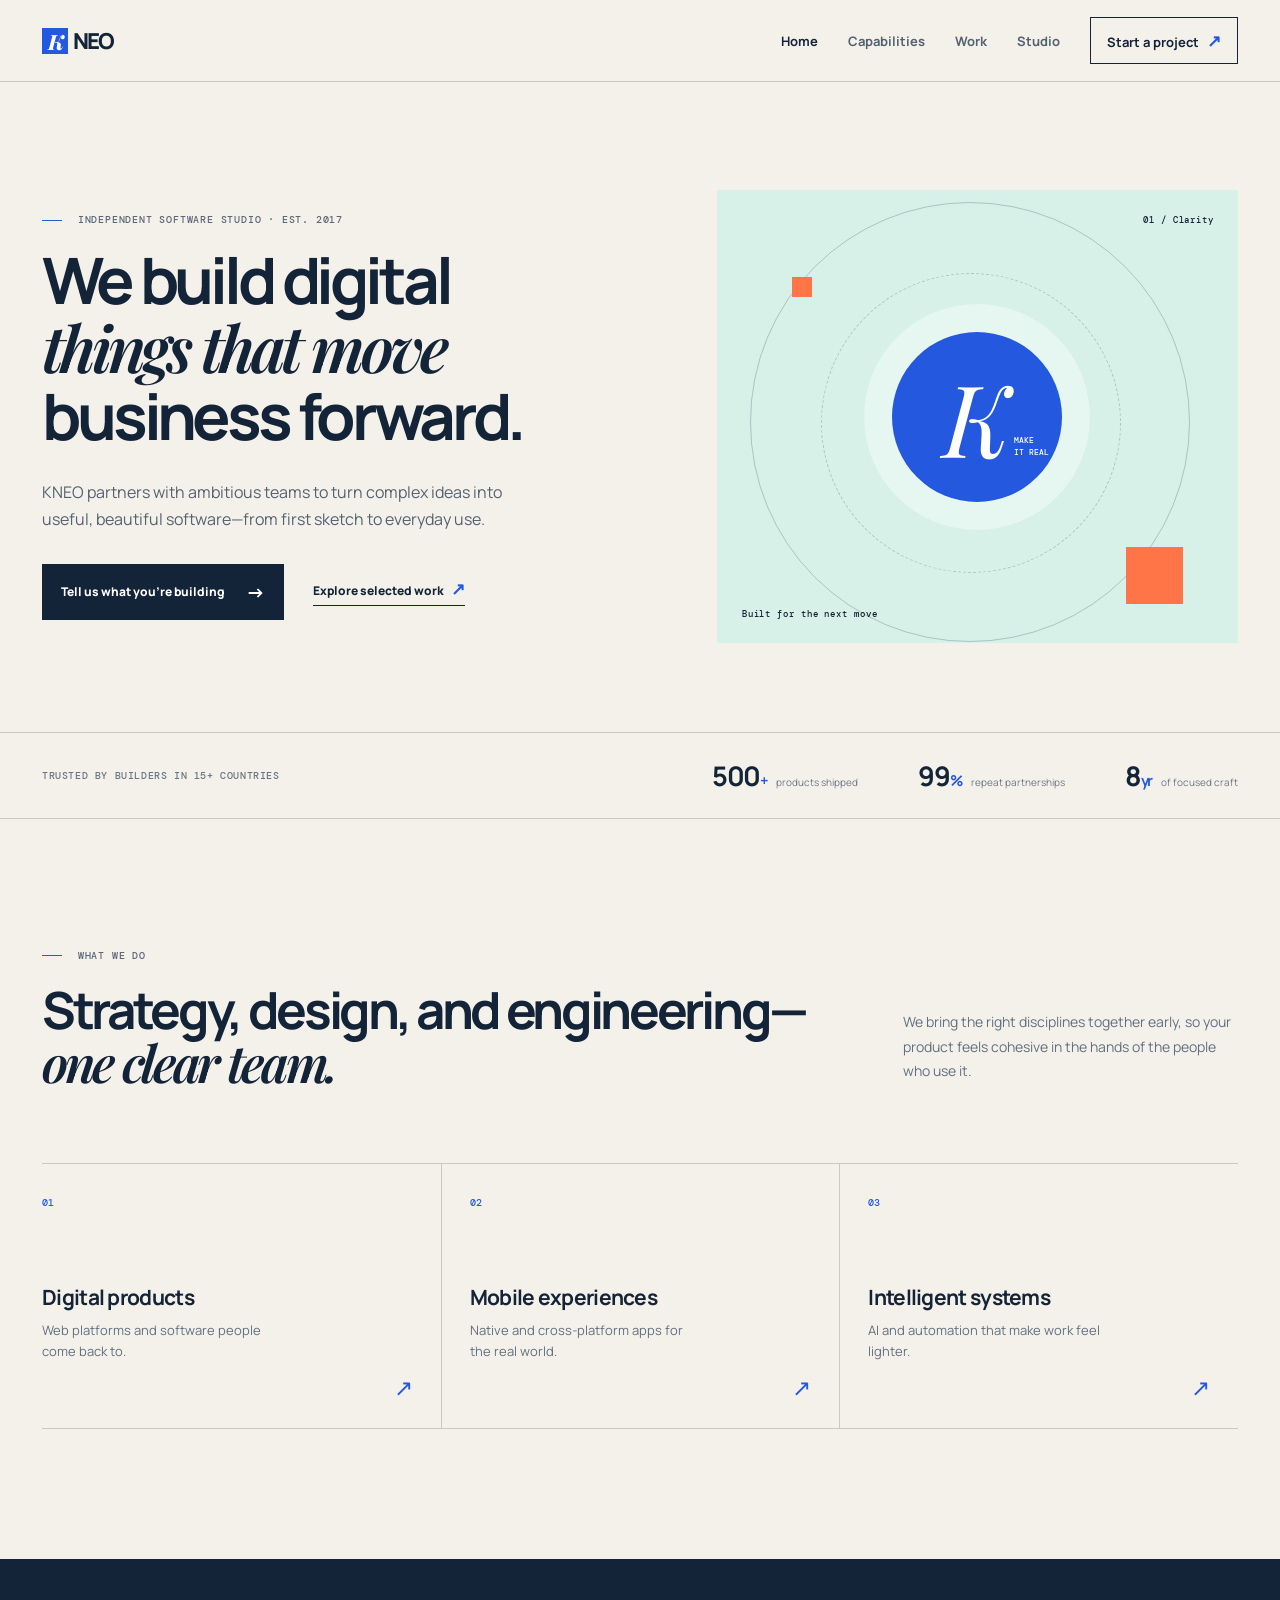
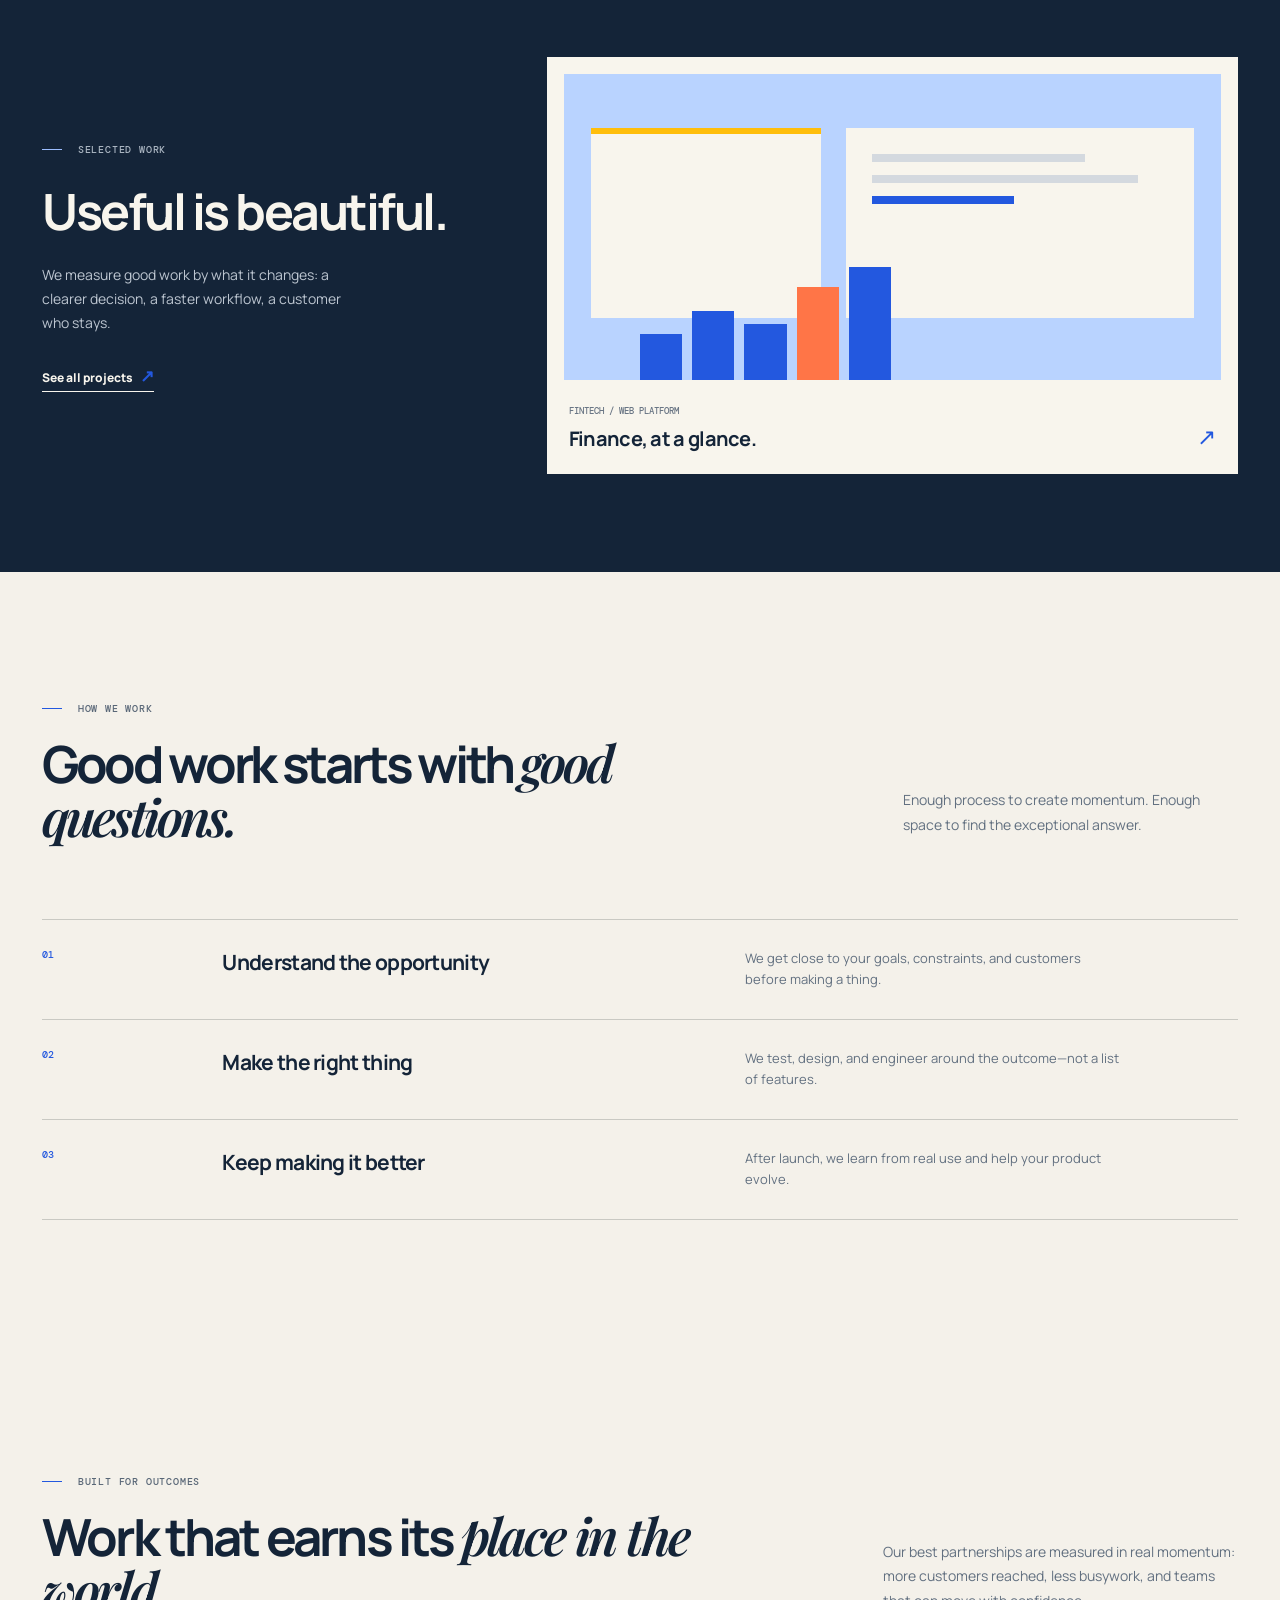
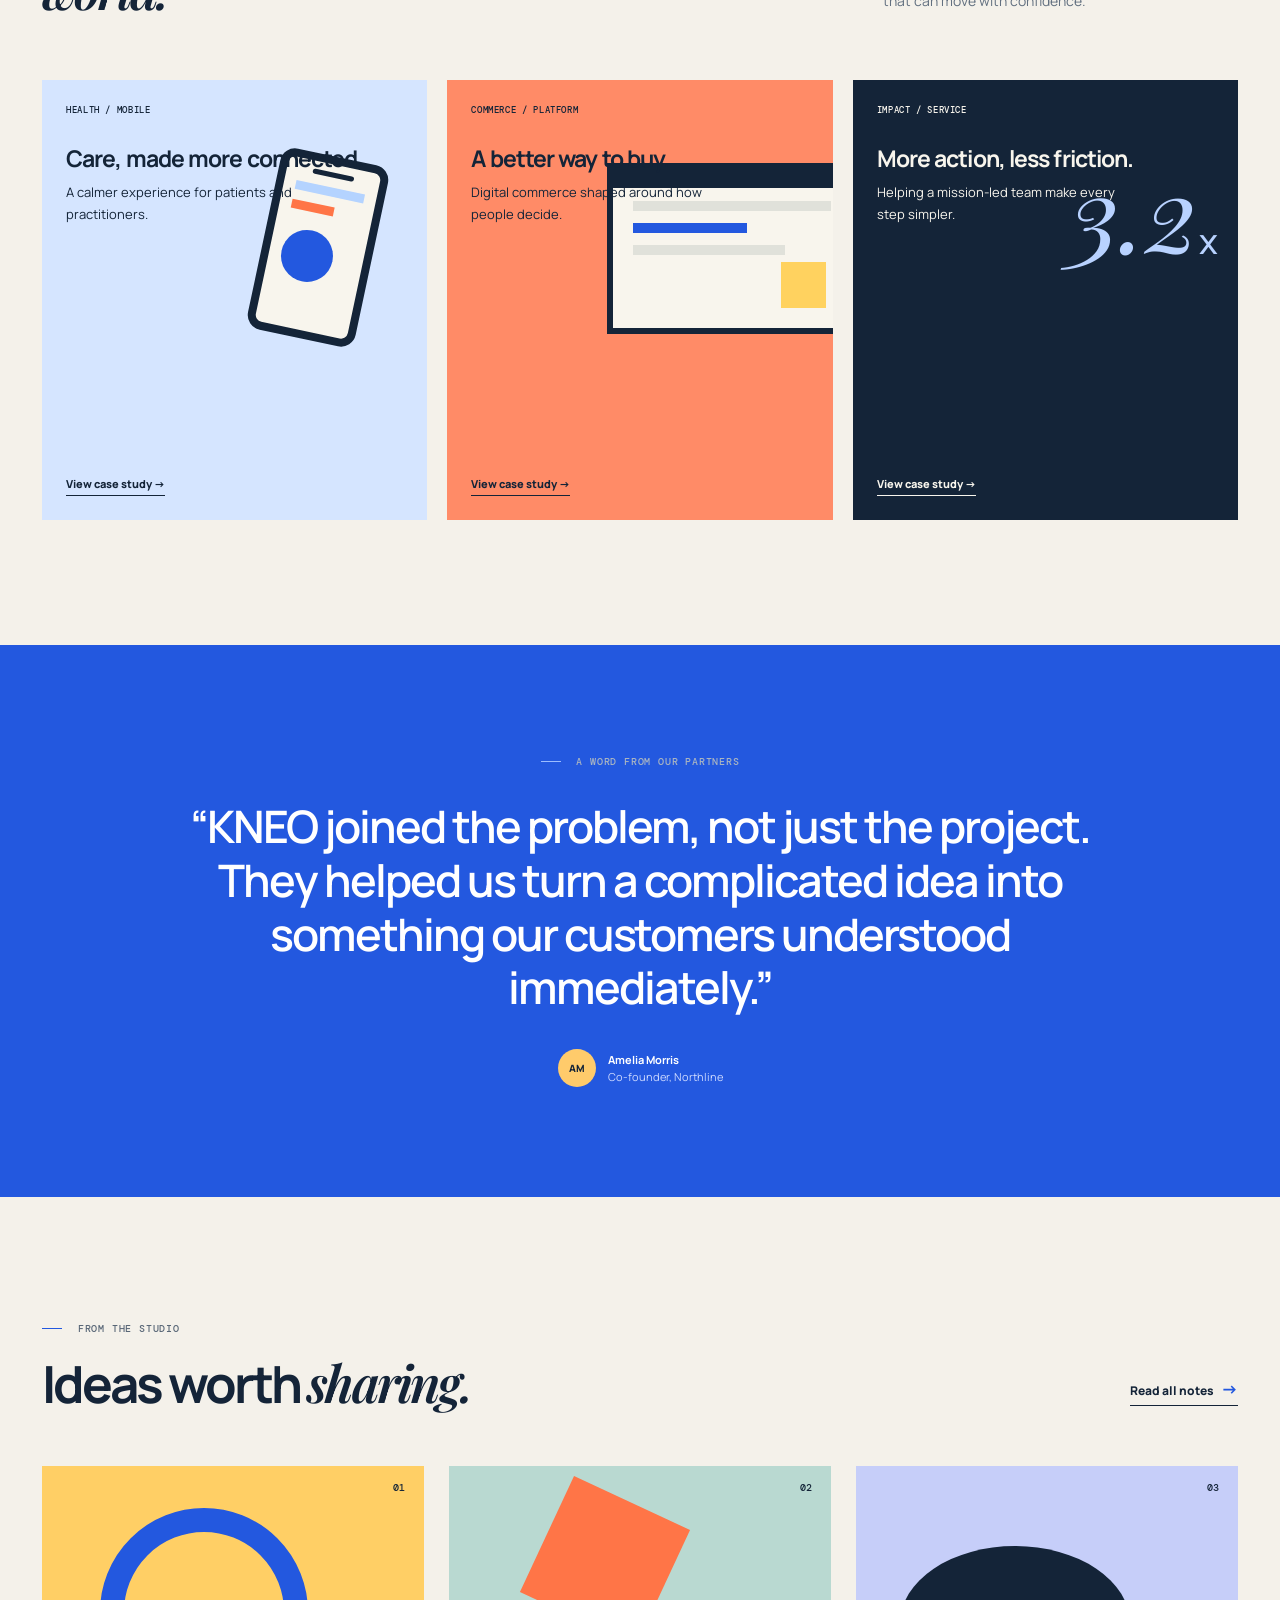
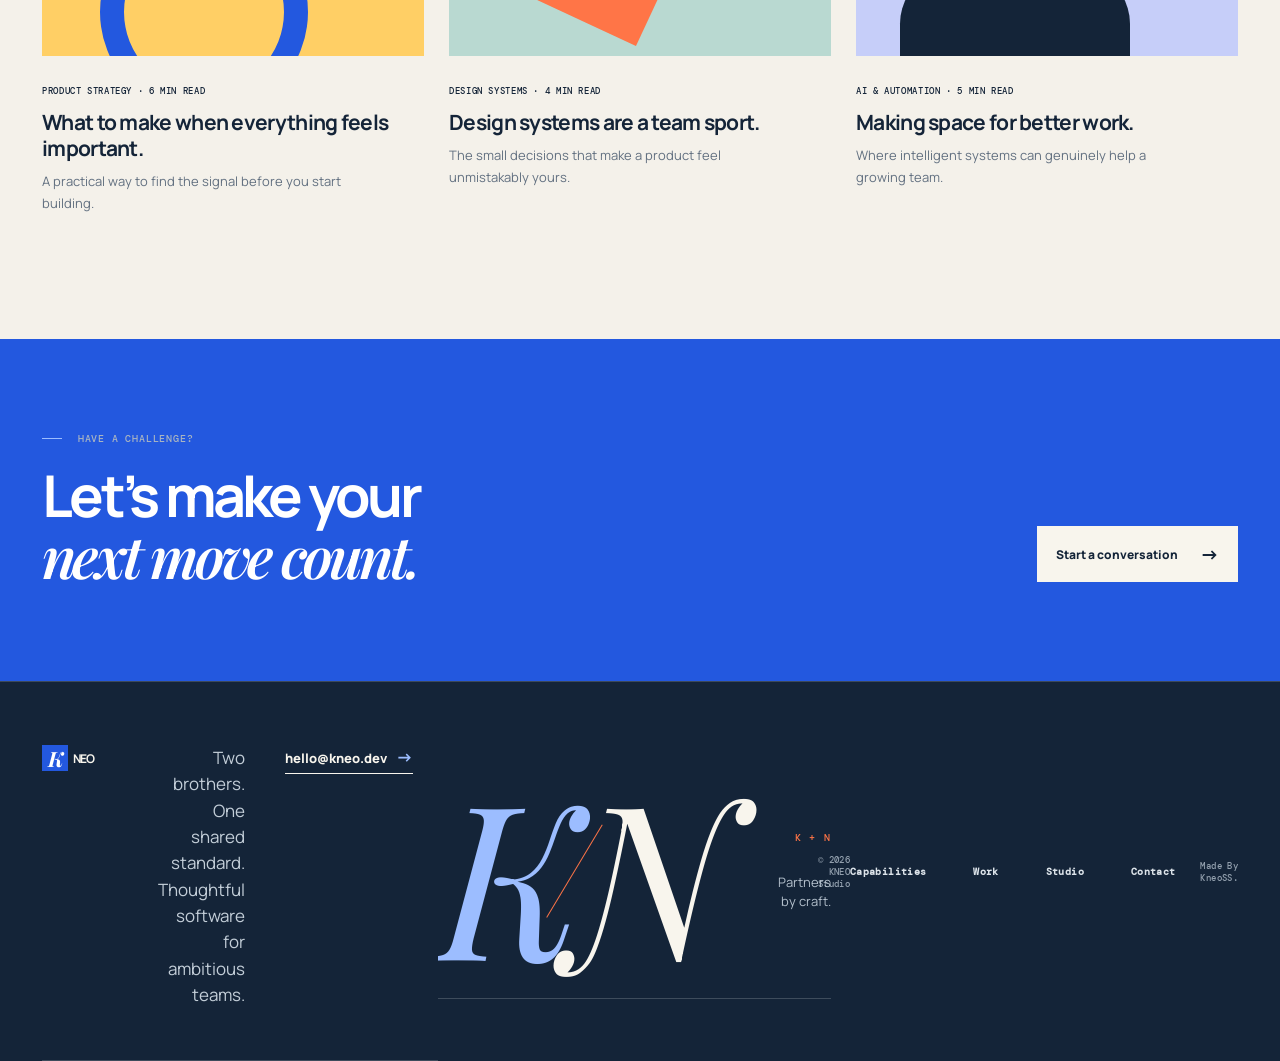
==== commit 59d6eb99: "style: improve KNEO — Digital products, built to matter interface" ====
--- a/index.html
+++ b/index.html
@@ -1,458 +1,139 @@
-<!DOCTYPE html>
+<!doctype html>
 <html lang="en">
 <head>
-    <meta charset="UTF-8">
-    <meta name="viewport" content="width=device-width, initial-scale=1.0">
-    <meta name="description" content="KNEO Software Solutions - We Code Your Success. Premium software development, web, mobile, AI, cloud & automation services.">
-    <meta name="keywords" content="software development, web development, mobile apps, AI solutions, cloud services, KNEO">
-    <meta name="author" content="KNEO Software Solutions">
-    <title>KNEO Software Solutions | We Code Your Success</title>
+  <meta charset="UTF-8">
+  <meta name="viewport" content="width=device-width, initial-scale=1.0">
+  <meta name="description" content="KNEO is a product-minded software partner for ambitious teams.">
+  <title>KNEO — Digital products, built to matter</title>
+  <link rel="preconnect" href="https://fonts.googleapis.com">
+  <link rel="preconnect" href="https://fonts.gstatic.com" crossorigin>
+  <link href="https://fonts.googleapis.com/css2?family=DM+Mono:wght@400;500&family=Manrope:wght@400;500;600;700;800&family=Playfair+Display:ital,wght@0,600;0,700;1,600&display=swap" rel="stylesheet">
+  <link rel="stylesheet" href="css/home.css">
+</head>
+<body class="home-page">
+  <header class="site-header">
+    <a class="brand" href="index.html" aria-label="KNEO home"><span>K</span>NEO</a>
+    <button class="menu-button" aria-expanded="false" aria-controls="site-nav">Menu <i></i></button>
+    <nav id="site-nav" class="site-nav" aria-label="Main navigation">
+      <a class="active" href="index.html">Home</a>
+      <a href="services.html">Capabilities</a>
+      <a href="portfolio.html">Work</a>
+      <a href="about.html">Studio</a>
+      <a class="nav-contact" href="contact.html">Start a project <span>↗</span></a>
+    </nav>
+  </header>
 
-    <!-- Google Fonts -->
-    <link rel="preconnect" href="https://fonts.googleapis.com">
-    <link rel="preconnect" href="https://fonts.gstatic.com" crossorigin>
-    <link href="https://fonts.googleapis.com/css2?family=Inter:wght@300;400;500;600;700&family=Poppins:wght@300;400;500;600;700;800;900&display=swap" rel="stylesheet">
-
-    <!-- Main Stylesheet -->
-    <link rel="stylesheet" href="css/style.css">
-    <link rel="stylesheet" href="css/animations.css">
-    <link rel="stylesheet" href="css/responsive.css">
-</head>
-<body>
-
-    <!-- ========== SCROLL PROGRESS BAR ========== -->
-    <div class="scroll-progress" id="scrollProgress"></div>
-
-    <!-- ========== LOADING SCREEN ========== -->
-    <div class="loader" id="loader">
-        <div class="loader-content">
-            <div class="loader-logo">KNEO</div>
-            <div class="loader-bar"><div class="loader-bar-fill"></div></div>
+  <main>
+    <section class="hero">
+      <div class="hero-copy">
+        <p class="eyebrow"><span></span> Independent software studio · Est. 2017</p>
+        <h1>We build digital<br><em>things that move</em><br>business forward.</h1>
+        <p class="hero-intro">KNEO partners with ambitious teams to turn complex ideas into useful, beautiful software—from first sketch to everyday use.</p>
+        <div class="hero-actions">
+          <a class="button button-dark" href="contact.html">Tell us what you’re building <span>→</span></a>
+          <a class="text-link" href="portfolio.html">Explore selected work <span>↗</span></a>
         </div>
-    </div>
-
-    <!-- ========== NAVIGATION ========== -->
-    <nav class="navbar" id="navbar">
-        <div class="nav-container">
-            <a href="index.html" class="nav-logo">
-                <span class="logo-icon">K</span>
-                <span class="logo-text">KNEO</span>
-            </a>
-
-            <ul class="nav-menu" id="navMenu">
-                <li><a href="index.html" class="nav-link active">Home</a></li>
-                <li><a href="about.html" class="nav-link">About</a></li>
-                <li><a href="services.html" class="nav-link">Services</a></li>
-                <li><a href="portfolio.html" class="nav-link">Portfolio</a></li>
-                <li><a href="pricing.html" class="nav-link">Pricing</a></li>
-                <li><a href="careers.html" class="nav-link">Careers</a></li>
-                <li><a href="blog.html" class="nav-link">Blog</a></li>
-                <li><a href="contact.html" class="nav-link nav-cta">Contact</a></li>
-            </ul>
-
-            <button class="nav-toggle" id="navToggle" aria-label="Toggle menu">
-                <span></span>
-                <span></span>
-                <span></span>
-            </button>
-        </div>
-    </nav>
-
-    <!-- ========== HERO SECTION ========== -->
-    <section class="hero" id="hero">
-        <!-- Animated Background -->
-        <div class="hero-bg">
-            <div class="gradient-orb orb-1"></div>
-            <div class="gradient-orb orb-2"></div>
-            <div class="gradient-orb orb-3"></div>
-            <div class="particles" id="particles"></div>
-            <div class="grid-overlay"></div>
-        </div>
-
-        <div class="hero-content">
-            <div class="hero-badge reveal">
-                <span class="badge-dot"></span>
-                Premium Software Development
-            </div>
-            <h1 class="hero-title reveal">
-                Building Digital Solutions
-                <span class="gradient-text">for Tomorrow</span>
-            </h1>
-            <p class="hero-subtitle reveal">
-                Professional software development company specializing in
-                <span class="typing-text" id="typingText"></span><span class="cursor">|</span>
-            </p>
-            <div class="hero-buttons reveal">
-                <a href="contact.html" class="btn btn-primary">
-                    Get Started
-                    <svg width="18" height="18" viewBox="0 0 24 24" fill="none" stroke="currentColor" stroke-width="2">
-                        <path d="M5 12h14M12 5l7 7-7 7"/>
-                    </svg>
-                </a>
-                <a href="portfolio.html" class="btn btn-outline">Our Portfolio</a>
-            </div>
-            <div class="hero-stats reveal">
-                <div class="hero-stat">
-                    <div class="stat-number">500+</div>
-                    <div class="stat-label">Projects</div>
-                </div>
-                <div class="hero-stat">
-                    <div class="stat-number">200+</div>
-                    <div class="stat-label">Clients</div>
-                </div>
-                <div class="hero-stat">
-                    <div class="stat-number">15+</div>
-                    <div class="stat-label">Countries</div>
-                </div>
-            </div>
-        </div>
-
-        <div class="scroll-indicator">
-            <div class="mouse">
-                <div class="wheel"></div>
-            </div>
-            <span>Scroll Down</span>
-        </div>
+      </div>
+      <div class="hero-art" aria-label="Abstract digital product illustration">
+        <div class="art-label top">01 / Clarity</div>
+        <div class="art-label bottom">Built for the next move</div>
+        <div class="orbit orbit-one"></div><div class="orbit orbit-two"></div>
+        <div class="square square-one"></div><div class="square square-two"></div>
+        <div class="art-core"><span>K</span><small>MAKE<br>IT REAL</small></div>
+      </div>
     </section>
 
-    <!-- ========== ABOUT PREVIEW ========== -->
-    <section class="section about-preview">
-        <div class="container">
-            <div class="section-header reveal">
-                <span class="section-tag">About Us</span>
-                <h2 class="section-title">Crafting Digital <span class="gradient-text">Excellence</span></h2>
-                <p class="section-subtitle">We transform ideas into powerful digital products that drive business growth.</p>
-            </div>
-            <div class="about-grid">
-                <div class="about-image reveal">
-                    <div class="image-card">
-                        <div class="floating-card card-1">
-                            <span>🚀</span>
-                            <div><strong>500+</strong><br><small>Projects Delivered</small></div>
-                        </div>
-                        <div class="floating-card card-2">
-                            <span>⭐</span>
-                            <div><strong>99%</strong><br><small>Client Satisfaction</small></div>
-                        </div>
-                        <div class="image-placeholder">
-                            <div class="code-window">
-                                <div class="code-header">
-                                    <span class="dot red"></span>
-                                    <span class="dot yellow"></span>
-                                    <span class="dot green"></span>
-                                </div>
-                                <pre class="code-content"><code><span class="keyword">const</span> kneo = {
-  <span class="string">mission</span>: <span class="value">"Code Your Success"</span>,
-  <span class="string">team</span>: <span class="value">50</span>,
-  <span class="string">passion</span>: <span class="value">true</span>,
-  <span class="function">build</span>: () => <span class="value">"Amazing Products"</span>
-};</code></pre>
-                            </div>
-                        </div>
-                    </div>
-                </div>
-                <div class="about-content reveal">
-                    <h3>Who We Are</h3>
-                    <p>KNEO Software Solutions is a premium software development company dedicated to building world-class digital products. With a team of passionate engineers, designers, and strategists, we deliver innovative solutions that transform businesses.</p>
-                    <p>From startups to enterprises, we partner with ambitious companies to craft software that scales, performs, and delights users.</p>
-                    <ul class="feature-list">
-                        <li><span class="check">✓</span> Expert Team of 50+ Engineers</li>
-                        <li><span class="check">✓</span> Agile Development Process</li>
-                        <li><span class="check">✓</span> 24/7 Dedicated Support</li>
-                        <li><span class="check">✓</span> Quality-First Approach</li>
-                    </ul>
-                    <a href="about.html" class="btn btn-primary">Learn More About Us</a>
-                </div>
-            </div>
-        </div>
+    <section class="proof" aria-label="KNEO at a glance">
+      <p>Trusted by builders in 15+ countries</p>
+      <div class="proof-stats">
+        <div><strong>500<span>+</span></strong><small>products shipped</small></div>
+        <div><strong>99<span>%</span></strong><small>repeat partnerships</small></div>
+        <div><strong>8<span>yr</span></strong><small>of focused craft</small></div>
+      </div>
     </section>
 
-    <!-- ========== SERVICES ========== -->
-    <section class="section services">
-        <div class="container">
-            <div class="section-header reveal">
-                <span class="section-tag">Our Services</span>
-                <h2 class="section-title">What We <span class="gradient-text">Offer</span></h2>
-                <p class="section-subtitle">End-to-end digital solutions tailored to your business needs.</p>
-            </div>
-            <div class="services-grid" id="servicesGrid">
-                <!-- Services injected via JS -->
-            </div>
-        </div>
+    <section class="intro-section">
+      <p class="eyebrow"><span></span> What we do</p>
+      <div class="split-heading">
+        <h2>Strategy, design, and engineering—<em>one clear team.</em></h2>
+        <p>We bring the right disciplines together early, so your product feels cohesive in the hands of the people who use it.</p>
+      </div>
+      <div class="capability-grid">
+        <a href="services.html" class="capability"><span>01</span><h3>Digital products</h3><p>Web platforms and software people come back to.</p><b>↗</b></a>
+        <a href="services.html" class="capability"><span>02</span><h3>Mobile experiences</h3><p>Native and cross-platform apps for the real world.</p><b>↗</b></a>
+        <a href="services.html" class="capability"><span>03</span><h3>Intelligent systems</h3><p>AI and automation that make work feel lighter.</p><b>↗</b></a>
+      </div>
     </section>
 
-    <!-- ========== WHY CHOOSE US ========== -->
-    <section class="section why-us">
-        <div class="container">
-            <div class="section-header reveal">
-                <span class="section-tag">Why Choose Us</span>
-                <h2 class="section-title">The KNEO <span class="gradient-text">Advantage</span></h2>
-            </div>
-            <div class="why-grid">
-                <div class="why-card reveal">
-                    <div class="why-icon">⚡</div>
-                    <h3>Lightning Fast</h3>
-                    <p>Optimized performance and blazing-fast delivery without compromising quality.</p>
-                </div>
-                <div class="why-card reveal">
-                    <div class="why-icon">🛡️</div>
-                    <h3>Enterprise Security</h3>
-                    <p>Bank-grade security standards protecting your data and users at every layer.</p>
-                </div>
-                <div class="why-card reveal">
-                    <div class="why-icon">🎯</div>
-                    <h3>Result-Driven</h3>
-                    <p>Every line of code is written with business outcomes and ROI in mind.</p>
-                </div>
-                <div class="why-card reveal">
-                    <div class="why-icon">🌍</div>
-                    <h3>Global Reach</h3>
-                    <p>Serving clients across 15+ countries with culturally-aware solutions.</p>
-                </div>
-            </div>
-        </div>
+    <section class="feature-work">
+      <div class="work-intro">
+        <p class="eyebrow light"><span></span> Selected work</p>
+        <h2>Useful is beautiful.</h2>
+        <p>We measure good work by what it changes: a clearer decision, a faster workflow, a customer who stays.</p>
+        <a class="text-link light-link" href="portfolio.html">See all projects <span>↗</span></a>
+      </div>
+      <div class="work-card">
+        <div class="work-visual"><div class="panel panel-left"></div><div class="panel panel-right"><i></i><i></i><i></i></div><div class="chart"><span></span><span></span><span></span><span></span><span></span></div></div>
+        <div class="work-meta"><div><small>FINTECH / WEB PLATFORM</small><h3>Finance, at a glance.</h3></div><a href="portfolio.html" aria-label="View Fintech Dashboard project">↗</a></div>
+      </div>
     </section>
 
-    <!-- ========== TECHNOLOGY STACK ========== -->
-    <section class="section tech-stack">
-        <div class="container">
-            <div class="section-header reveal">
-                <span class="section-tag">Technology</span>
-                <h2 class="section-title">Our <span class="gradient-text">Tech Stack</span></h2>
-                <p class="section-subtitle">Modern technologies powering our solutions.</p>
-            </div>
-            <div class="tech-grid" id="techGrid">
-                <!-- Tech items injected via JS -->
-            </div>
-        </div>
+    <section class="approach">
+      <p class="eyebrow"><span></span> How we work</p>
+      <div class="approach-title"><h2>Good work starts with <em>good questions.</em></h2><p>Enough process to create momentum. Enough space to find the exceptional answer.</p></div>
+      <ol>
+        <li><span>01</span><div><h3>Understand the opportunity</h3><p>We get close to your goals, constraints, and customers before making a thing.</p></div></li>
+        <li><span>02</span><div><h3>Make the right thing</h3><p>We test, design, and engineer around the outcome—not a list of features.</p></div></li>
+        <li><span>03</span><div><h3>Keep making it better</h3><p>After launch, we learn from real use and help your product evolve.</p></div></li>
+      </ol>
     </section>
 
-    <!-- ========== PORTFOLIO ========== -->
-    <section class="section portfolio">
-        <div class="container">
-            <div class="section-header reveal">
-                <span class="section-tag">Portfolio</span>
-                <h2 class="section-title">Featured <span class="gradient-text">Projects</span></h2>
-            </div>
-            <div class="portfolio-filters reveal">
-                <button class="filter-btn active" data-filter="all">All</button>
-                <button class="filter-btn" data-filter="web">Web</button>
-                <button class="filter-btn" data-filter="mobile">Mobile</button>
-                <button class="filter-btn" data-filter="ai">AI</button>
-                <button class="filter-btn" data-filter="cloud">Cloud</button>
-            </div>
-            <div class="portfolio-grid" id="portfolioGrid">
-                <!-- Portfolio items injected via JS -->
-            </div>
-            <div class="section-cta reveal">
-                <a href="portfolio.html" class="btn btn-outline">View All Projects</a>
-            </div>
-        </div>
+    <section class="results-section">
+      <div class="results-heading">
+        <div><p class="eyebrow"><span></span> Built for outcomes</p><h2>Work that earns its <em>place in the world.</em></h2></div>
+        <p>Our best partnerships are measured in real momentum: more customers reached, less busywork, and teams that can move with confidence.</p>
+      </div>
+      <div class="results-grid">
+        <article class="result-card result-sky"><span>HEALTH / MOBILE</span><div class="mini-phone"><i></i><i></i><b></b></div><h3>Care, made more connected.</h3><p>A calmer experience for patients and practitioners.</p><a href="portfolio.html">View case study &rarr;</a></article>
+        <article class="result-card result-coral"><span>COMMERCE / PLATFORM</span><div class="mini-browser"><i></i><i></i><i></i><b></b></div><h3>A better way to buy.</h3><p>Digital commerce shaped around how people decide.</p><a href="portfolio.html">View case study &rarr;</a></article>
+        <article class="result-card result-ink"><span>IMPACT / SERVICE</span><div class="result-number">3.2<small>x</small></div><h3>More action, less friction.</h3><p>Helping a mission-led team make every step simpler.</p><a href="portfolio.html">View case study &rarr;</a></article>
+      </div>
     </section>
 
-    <!-- ========== PROCESS ========== -->
-    <section class="section process">
-        <div class="container">
-            <div class="section-header reveal">
-                <span class="section-tag">Our Process</span>
-                <h2 class="section-title">How We <span class="gradient-text">Work</span></h2>
-            </div>
-            <div class="process-timeline">
-                <div class="process-step reveal">
-                    <div class="step-number">01</div>
-                    <h3>Discovery</h3>
-                    <p>Understanding your vision, goals, and requirements through in-depth consultation.</p>
-                </div>
-                <div class="process-step reveal">
-                    <div class="step-number">02</div>
-                    <h3>Design</h3>
-                    <p>Crafting beautiful, intuitive interfaces that users love to interact with.</p>
-                </div>
-                <div class="process-step reveal">
-                    <div class="step-number">03</div>
-                    <h3>Development</h3>
-                    <p>Building robust, scalable solutions using cutting-edge technologies.</p>
-                </div>
-                <div class="process-step reveal">
-                    <div class="step-number">04</div>
-                    <h3>Launch</h3>
-                    <p>Deploying, testing, and optimizing for peak performance and success.</p>
-                </div>
-            </div>
-        </div>
+    <section class="quote-section">
+      <p class="eyebrow light"><span></span> A word from our partners</p>
+      <blockquote>&ldquo;KNEO joined the problem, not just the project. They helped us turn a complicated idea into something our customers understood immediately.&rdquo;</blockquote>
+      <div class="quote-person"><div>AM</div><p><strong>Amelia Morris</strong><br><span>Co-founder, Northline</span></p></div>
     </section>
 
-    <!-- ========== COUNTER ========== -->
-    <section class="section counter-section">
-        <div class="container">
-            <div class="counter-grid">
-                <div class="counter-item reveal">
-                    <div class="counter-number" data-target="500">0</div>
-                    <div class="counter-suffix">+</div>
-                    <div class="counter-label">Projects Delivered</div>
-                </div>
-                <div class="counter-item reveal">
-                    <div class="counter-number" data-target="200">0</div>
-                    <div class="counter-suffix">+</div>
-                    <div class="counter-label">Happy Clients</div>
-                </div>
-                <div class="counter-item reveal">
-                    <div class="counter-number" data-target="15">0</div>
-                    <div class="counter-suffix">+</div>
-                    <div class="counter-label">Countries Served</div>
-                </div>
-                <div class="counter-item reveal">
-                    <div class="counter-number" data-target="99">0</div>
-                    <div class="counter-suffix">%</div>
-                    <div class="counter-label">Client Satisfaction</div>
-                </div>
-            </div>
-        </div>
+    <section class="insights">
+      <div class="insights-header"><div><p class="eyebrow"><span></span> From the studio</p><h2>Ideas worth <em>sharing.</em></h2></div><a class="text-link" href="blog.html">Read all notes <span>&rarr;</span></a></div>
+      <div class="insight-grid">
+        <a class="insight" href="blog.html"><div class="insight-art art-one"><span>01</span></div><small>PRODUCT STRATEGY &middot; 6 MIN READ</small><h3>What to make when everything feels important.</h3><p>A practical way to find the signal before you start building.</p></a>
+        <a class="insight" href="blog.html"><div class="insight-art art-two"><span>02</span></div><small>DESIGN SYSTEMS &middot; 4 MIN READ</small><h3>Design systems are a team sport.</h3><p>The small decisions that make a product feel unmistakably yours.</p></a>
+        <a class="insight" href="blog.html"><div class="insight-art art-three"><span>03</span></div><small>AI &amp; AUTOMATION &middot; 5 MIN READ</small><h3>Making space for better work.</h3><p>Where intelligent systems can genuinely help a growing team.</p></a>
+      </div>
     </section>
 
-    <!-- ========== TESTIMONIALS ========== -->
-    <section class="section testimonials">
-        <div class="container">
-            <div class="section-header reveal">
-                <span class="section-tag">Testimonials</span>
-                <h2 class="section-title">What Our <span class="gradient-text">Clients Say</span></h2>
-            </div>
-            <div class="testimonial-slider" id="testimonialSlider">
-                <div class="testimonial-track" id="testimonialTrack">
-                    <!-- Testimonials injected via JS -->
-                </div>
-                <div class="testimonial-controls">
-                    <button class="slider-btn prev" id="prevTestimonial" aria-label="Previous">‹</button>
-                    <div class="slider-dots" id="sliderDots"></div>
-                    <button class="slider-btn next" id="nextTestimonial" aria-label="Next">›</button>
-                </div>
-            </div>
-        </div>
+    <section class="closing">
+      <div><p class="eyebrow light"><span></span> Have a challenge?</p><h2>Let’s make your<br><em>next move count.</em></h2></div>
+      <a class="button button-light" href="contact.html">Start a conversation <span>→</span></a>
     </section>
+  </main>
 
-    <!-- ========== PRICING ========== -->
-    <section class="section pricing">
-        <div class="container">
-            <div class="section-header reveal">
-                <span class="section-tag">Pricing</span>
-                <h2 class="section-title">Simple, <span class="gradient-text">Transparent</span> Pricing</h2>
-                <p class="section-subtitle">Choose the plan that fits your business needs.</p>
-            </div>
-            <div class="pricing-grid" id="pricingGrid">
-                <!-- Pricing cards injected via JS -->
-            </div>
-        </div>
-    </section>
-
-    <!-- ========== BLOG ========== -->
-    <section class="section blog">
-        <div class="container">
-            <div class="section-header reveal">
-                <span class="section-tag">Blog</span>
-                <h2 class="section-title">Latest <span class="gradient-text">Insights</span></h2>
-            </div>
-            <div class="blog-grid" id="blogGrid">
-                <!-- Blog posts injected via JS -->
-            </div>
-            <div class="section-cta reveal">
-                <a href="blog.html" class="btn btn-outline">Read All Articles</a>
-            </div>
-        </div>
-    </section>
-
-    <!-- ========== CALL TO ACTION ========== -->
-    <section class="section cta-section">
-        <div class="container">
-            <div class="cta-card reveal">
-                <div class="cta-bg">
-                    <div class="gradient-orb"></div>
-                </div>
-                <div class="cta-content">
-                    <h2>Ready to Build Something <span class="gradient-text">Amazing</span>?</h2>
-                    <p>Let's turn your vision into reality. Get in touch with our team today.</p>
-                    <div class="cta-buttons">
-                        <a href="contact.html" class="btn btn-primary">Start Your Project</a>
-                        <a href="services.html" class="btn btn-outline">Explore Services</a>
-                    </div>
-                </div>
-            </div>
-        </div>
-    </section>
-
-    <!-- ========== FOOTER ========== -->
-    <footer class="footer">
-        <div class="container">
-            <div class="footer-grid">
-                <div class="footer-col">
-                    <a href="index.html" class="footer-logo">
-                        <span class="logo-icon">K</span>
-                        <span class="logo-text">KNEO</span>
-                    </a>
-                    <p class="footer-desc">Premium software solutions that power the future of business. We code your success.</p>
-                    <div class="social-links">
-                        <a href="#" aria-label="Facebook"><svg viewBox="0 0 24 24" fill="currentColor"><path d="M24 12.073c0-6.627-5.373-12-12-12s-12 5.373-12 12c0 5.99 4.388 10.954 10.125 11.854v-8.385H7.078v-3.47h3.047V9.43c0-3.007 1.792-4.669 4.533-4.669 1.312 0 2.686.235 2.686.235v2.953H15.83c-1.491 0-1.956.925-1.956 1.874v2.25h3.328l-.532 3.47h-2.796v8.385C19.612 23.027 24 18.062 24 12.073z"/></svg></a>
-                        <a href="#" aria-label="Twitter"><svg viewBox="0 0 24 24" fill="currentColor"><path d="M18.244 2.25h3.308l-7.227 8.26 8.502 11.24H16.17l-5.214-6.817L4.99 21.75H1.68l7.73-8.835L1.254 2.25H8.08l4.713 6.231zm-1.161 17.52h1.833L7.084 4.126H5.117z"/></svg></a>
-                        <a href="#" aria-label="LinkedIn"><svg viewBox="0 0 24 24" fill="currentColor"><path d="M20.447 20.452h-3.554v-5.569c0-1.328-.027-3.037-1.852-3.037-1.853 0-2.136 1.445-2.136 2.939v5.667H9.351V9h3.414v1.561h.046c.477-.9 1.637-1.85 3.37-1.85 3.601 0 4.267 2.37 4.267 5.455v6.286zM5.337 7.433a2.062 2.062 0 01-2.063-2.065 2.063 2.063 0 112.063 2.065zm1.782 13.019H3.555V9h3.564v11.452zM22.225 0H1.771C.792 0 0 .774 0 1.729v20.542C0 23.227.792 24 1.771 24h20.451C23.2 24 24 23.227 24 22.271V1.729C24 .774 23.2 0 22.222 0h.003z"/></svg></a>
-                        <a href="#" aria-label="GitHub"><svg viewBox="0 0 24 24" fill="currentColor"><path d="M12 0C5.374 0 0 5.373 0 12c0 5.302 3.438 9.8 8.207 11.387.599.111.793-.261.793-.577v-2.234c-3.338.726-4.033-1.416-4.033-1.416-.546-1.387-1.333-1.756-1.333-1.756-1.089-.745.083-.729.083-.729 1.205.084 1.839 1.237 1.839 1.237 1.07 1.834 2.807 1.304 3.492.997.107-.775.418-1.305.762-1.604-2.665-.305-5.467-1.334-5.467-5.931 0-1.311.469-2.381 1.236-3.221-.124-.303-.535-1.524.117-3.176 0 0 1.008-.322 3.301 1.23A11.509 11.509 0 0112 5.803c1.02.005 2.047.138 3.006.404 2.291-1.552 3.297-1.23 3.297-1.23.653 1.653.242 2.874.118 3.176.77.84 1.235 1.911 1.235 3.221 0 4.609-2.807 5.624-5.479 5.921.43.372.823 1.102.823 2.222v3.293c0 .319.192.694.801.576C20.566 21.797 24 17.3 24 12c0-6.627-5.373-12-12-12z"/></svg></a>
-                    </div>
-                </div>
-                <div class="footer-col">
-                    <h4>Quick Links</h4>
-                    <ul class="footer-links">
-                        <li><a href="about.html">About Us</a></li>
-                        <li><a href="services.html">Services</a></li>
-                        <li><a href="portfolio.html">Portfolio</a></li>
-                        <li><a href="pricing.html">Pricing</a></li>
-                        <li><a href="careers.html">Careers</a></li>
-                        <li><a href="blog.html">Blog</a></li>
-                    </ul>
-                </div>
-                <div class="footer-col">
-                    <h4>Services</h4>
-                    <ul class="footer-links">
-                        <li><a href="services.html">Web Development</a></li>
-                        <li><a href="services.html">Mobile Apps</a></li>
-                        <li><a href="services.html">AI Solutions</a></li>
-                        <li><a href="services.html">Cloud Services</a></li>
-                        <li><a href="services.html">UI/UX Design</a></li>
-                        <li><a href="services.html">Cyber Security</a></li>
-                    </ul>
-                </div>
-                <div class="footer-col">
-                    <h4>Newsletter</h4>
-                    <p class="footer-desc">Subscribe to get the latest updates and insights.</p>
-                    <form class="newsletter-form" id="newsletterForm">
-                        <input type="email" placeholder="Your email" required>
-                        <button type="submit" aria-label="Subscribe">
-                            <svg width="20" height="20" viewBox="0 0 24 24" fill="none" stroke="currentColor" stroke-width="2">
-                                <path d="M5 12h14M12 5l7 7-7 7"/>
-                            </svg>
-                        </button>
-                    </form>
-                </div>
-            </div>
-            <div class="footer-bottom">
-                <p>&copy; 2026 KNEO Software Solutions. All rights reserved.</p>
-                <div class="footer-legal">
-                    <a href="#">Privacy Policy</a>
-                    <a href="#">Terms of Service</a>
-                </div>
-            </div>
-        </div>
-    </footer>
-
-    <!-- ========== BACK TO TOP ========== -->
-    <button class="back-to-top" id="backToTop" aria-label="Back to top">
-        <svg width="20" height="20" viewBox="0 0 24 24" fill="none" stroke="currentColor" stroke-width="2">
-            <path d="M12 19V5M5 12l7-7 7 7"/>
-        </svg>
-    </button>
-
-    <!-- Scripts -->
-    <script src="js/main.js"></script>
-    <script src="js/animation.js"></script>
-    <script src="js/counter.js"></script>
-    <script src="js/slider.js"></script>
-    <script src="js/portfolio.js"></script>
+  <footer class="site-footer"><a class="brand" href="index.html"><span>K</span>NEO</a><p>Thoughtful software for ambitious teams.</p><div><a href="mailto:hello@kneo.dev">hello@kneo.dev</a><small>© 2026 KNEO</small></div></footer>
+  <footer class="site-footer">
+    <div class="footer-top">
+      <a class="brand" href="index.html" aria-label="KNEO home"><span>K</span>NEO</a>
+      <p class="footer-statement">Two brothers. One shared standard.<br>Thoughtful software for ambitious teams.</p>
+      <a class="footer-email" href="mailto:hello@kneo.dev">hello@kneo.dev <span>&rarr;</span></a>
+    </div>
+    <div class="brothers-mark" aria-label="KNEO was founded by brothers K and N">
+      <div class="brother-letter brother-k">K</div><i></i><div class="brother-letter brother-n">N</div>
+      <p><strong>K + N</strong><span><br>Partners by craft.</span></p>
+    </div>
+    <div class="footer-bottom"><small>&copy; 2026 KNEO Studio</small><div><a href="services.html">Capabilities</a><a href="portfolio.html">Work</a><a href="about.html">Studio</a><a href="contact.html">Contact</a></div><small>Made By KneoSS.</small></div>
+  </footer>
+  <script>const button=document.querySelector('.menu-button'),nav=document.querySelector('.site-nav');button.addEventListener('click',()=>{const open=nav.classList.toggle('open');button.setAttribute('aria-expanded',open)});</script>
 </body>
-</html>+</html>
--- a/css/home.css
+++ b/css/home.css
@@ -0,0 +1,6 @@
+:root{--ink:#142438;--paper:#f4f1ea;--blue:#2358df;--orange:#ff7547;--line:#c9c9c3;--muted:#627080}*{box-sizing:border-box}html{scroll-behavior:smooth}body{margin:0;background:var(--paper);color:var(--ink);font-family:Manrope,Arial,sans-serif;-webkit-font-smoothing:antialiased}a{color:inherit;text-decoration:none}.site-header{height:82px;max-width:1400px;margin:auto;padding:0 42px;display:flex;align-items:center;justify-content:space-between;border-bottom:1px solid var(--line)}.brand{font-size:22px;font-weight:800;letter-spacing:-1.7px;display:flex;align-items:center;gap:5px}.brand span{height:26px;width:26px;background:var(--blue);color:#fff;display:inline-flex;align-items:center;justify-content:center;font-family:"Playfair Display",serif;font-size:21px;font-style:italic}.site-nav{display:flex;align-items:center;gap:30px;font-size:13px;font-weight:700}.site-nav>a:not(.nav-contact){color:#536170}.site-nav>a.active,.site-nav>a:hover{color:var(--ink)}.nav-contact{padding:11px 16px;border:1px solid var(--ink);color:var(--ink)!important}.nav-contact span,.text-link span{color:var(--blue);font-size:17px;margin-left:5px}.menu-button{display:none;background:none;border:0;color:var(--ink);font:700 13px Manrope}.hero{min-height:650px;max-width:1400px;margin:auto;padding:97px 42px 78px;display:grid;grid-template-columns:1.07fr .93fr;gap:75px;align-items:center}.eyebrow{margin:0 0 21px;color:#596777;font:500 10px "DM Mono",monospace;letter-spacing:.08em;text-transform:uppercase}.eyebrow span{width:20px;height:1px;background:var(--blue);display:inline-block;vertical-align:middle;margin:0 9px 2px 0}.hero h1,.split-heading h2,.approach h2,.closing h2{font-size:clamp(42px,5vw,74px);letter-spacing:-.065em;line-height:1.04;margin:0;font-weight:700}.hero h1 em,h2 em{font-family:"Playfair Display",serif;font-weight:600}.hero-intro{font-size:16px;line-height:1.7;color:#546271;max-width:460px;margin:30px 0}.hero-actions{display:flex;align-items:center;gap:29px}.button{padding:15px 19px;display:inline-flex;gap:22px;align-items:center;font-size:12px;font-weight:800}.button span{font-size:19px}.button-dark{background:var(--ink);color:white}.text-link{font-size:12px;font-weight:800;border-bottom:1px solid var(--ink);padding-bottom:5px}.hero-art{min-height:453px;position:relative;overflow:hidden;background:#d7f0e8}.art-core{position:absolute;left:50%;top:50%;transform:translate(-50%,-50%);width:170px;height:170px;background:var(--blue);border-radius:50%;color:white;display:flex;align-items:center;justify-content:center;box-shadow:0 0 0 28px rgba(255,255,255,.37)}.art-core span{font:italic 100px "Playfair Display",serif;line-height:1}.art-core small{font:500 8px "DM Mono",monospace;position:absolute;bottom:43px;right:13px;line-height:1.45}.orbit{position:absolute;border:1px solid rgba(20,36,56,.22);border-radius:50%}.orbit-one{width:440px;height:440px;top:12px;left:33px}.orbit-two{width:300px;height:300px;top:83px;left:104px;border-style:dashed}.square{position:absolute;background:var(--orange)}.square-one{width:20px;height:20px;top:87px;left:75px}.square-two{width:57px;height:57px;bottom:39px;right:55px}.art-label{position:absolute;font:500 9px "DM Mono",monospace;letter-spacing:.1em}.art-label.top{top:24px;right:24px}.art-label.bottom{bottom:23px;left:25px}.proof{border-top:1px solid var(--line);border-bottom:1px solid var(--line);padding:24px 42px;max-width:1400px;margin:auto;display:flex;align-items:center;justify-content:space-between}.proof>p{margin:0;color:#697584;font:500 10px "DM Mono",monospace;text-transform:uppercase;letter-spacing:.06em}.proof-stats{display:flex;gap:60px}.proof-stats div{display:flex;align-items:baseline;gap:9px}.proof strong{font-size:27px;letter-spacing:-1.4px}.proof strong span{font-size:15px;color:var(--blue)}.proof small{font-size:10px;color:#6e7986}.intro-section,.approach{max-width:1400px;margin:auto;padding:130px 42px}.split-heading{display:grid;grid-template-columns:1.4fr .6fr;gap:80px;align-items:end}.split-heading h2,.approach h2{font-size:clamp(36px,4vw,57px);max-width:770px}.split-heading>p,.approach-title>p{font-size:14px;line-height:1.75;color:var(--muted);margin:0 0 7px}.capability-grid{display:grid;grid-template-columns:repeat(3,1fr);border-top:1px solid var(--line);margin-top:72px}.capability{min-height:265px;padding:25px 28px 24px 0;position:relative;border-bottom:1px solid var(--line)}.capability+.capability{padding-left:28px;border-left:1px solid var(--line)}.capability span{font:500 10px "DM Mono",monospace;color:var(--blue)}.capability h3{margin:72px 0 9px;font-size:21px;letter-spacing:-.7px}.capability p{color:var(--muted);font-size:13px;max-width:235px;line-height:1.65;margin:0}.capability b{position:absolute;right:28px;bottom:25px;font-size:23px;font-weight:400;color:var(--blue)}.feature-work{padding:98px max(42px,calc((100vw - 1316px)/2));background:var(--ink);color:#f8f5ed;display:grid;grid-template-columns:.75fr 1.25fr;gap:90px;align-items:center}.eyebrow.light{color:#aab5c1}.eyebrow.light span{background:#9cbdff}.work-intro h2{font-size:50px;letter-spacing:-2.5px;margin:0 0 18px}.work-intro>p:not(.eyebrow){color:#bdc6d1;font-size:14px;line-height:1.7;max-width:310px;margin-bottom:29px}.light-link{border-color:#f8f5ed}.work-card{background:#f8f5ed;color:var(--ink);padding:17px}.work-visual{height:306px;background:#b9d3ff;position:relative;padding:27px;overflow:hidden}.panel{height:190px;position:absolute;top:54px;background:#f8f5ed}.panel-left{left:27px;width:35%;border-top:6px solid #ffbe0c}.panel-right{right:27px;width:53%;padding:26px}.panel-right i{display:block;height:8px;background:#d4d9df;margin-bottom:13px;width:72%}.panel-right i:nth-child(2){width:90%}.panel-right i:nth-child(3){width:48%;background:var(--blue)}.chart{position:absolute;left:54px;bottom:0;height:120px;width:45%;display:flex;align-items:flex-end;gap:10px;padding:0 22px}.chart span{width:18%;background:var(--blue)}.chart span:nth-child(1){height:38%}.chart span:nth-child(2){height:57%}.chart span:nth-child(3){height:46%}.chart span:nth-child(4){height:77%;background:var(--orange)}.chart span:nth-child(5){height:94%}.work-meta{display:flex;justify-content:space-between;align-items:end;padding:17px 5px 5px}.work-meta small{font:500 9px "DM Mono",monospace;color:#697584}.work-meta h3{margin:6px 0 0;font-size:20px;letter-spacing:-.7px}.work-meta>a{font-size:23px;color:var(--blue)}.approach-title{display:grid;grid-template-columns:1.4fr .6fr;gap:80px;align-items:end}.approach ol{list-style:none;margin:75px 0 0;padding:0;border-top:1px solid var(--line)}.approach li{display:grid;grid-template-columns:13% 1fr;gap:25px;padding:28px 0;border-bottom:1px solid var(--line)}.approach li>span{font:500 10px "DM Mono",monospace;color:var(--blue)}.approach li>div{display:grid;grid-template-columns:1fr 1fr;gap:30px}.approach h3{font-size:21px;letter-spacing:-.7px;margin:0}.approach li p{margin:0;color:var(--muted);font-size:13px;line-height:1.65;max-width:380px}.closing{padding:93px max(42px,calc((100vw - 1316px)/2));background:var(--blue);color:#fff;display:flex;justify-content:space-between;align-items:flex-end}.closing h2{font-size:clamp(40px,4.5vw,66px)}.button-light{background:#f8f5ed;color:var(--ink);margin-bottom:6px}.site-footer{max-width:1400px;margin:auto;padding:31px 42px;display:grid;grid-template-columns:1fr 1fr 1fr;align-items:center;border-top:1px solid rgba(255,255,255,.17);background:var(--ink);color:#edf0f3}.site-footer p{font-size:12px;color:#abb5c0;margin:0}.site-footer div{text-align:right}.site-footer div a{font-size:12px;font-weight:700;margin-right:25px}.site-footer small{font:500 9px "DM Mono",monospace;color:#93a0ae}@media(max-width:760px){.site-header{height:68px;padding:0 20px}.menu-button{display:block}.site-nav{display:none;position:absolute;z-index:2;top:68px;left:0;right:0;padding:24px 20px;background:var(--paper);border-bottom:1px solid var(--line);flex-direction:column;align-items:flex-start;gap:20px}.site-nav.open{display:flex}.hero{min-height:auto;padding:72px 20px 45px;display:block}.hero h1{font-size:47px}.hero-art{min-height:330px;margin-top:55px}.art-core{transform:translate(-50%,-50%) scale(.73)}.orbit-one{width:330px;height:330px;left:calc(50% - 165px);top:0}.orbit-two{width:230px;height:230px;left:calc(50% - 115px);top:50px}.proof{padding:21px 20px;display:block}.proof-stats{gap:18px;margin-top:18px;justify-content:space-between}.proof-stats div{display:block}.proof small{display:block}.intro-section,.approach{padding:76px 20px}.split-heading,.approach-title{display:block}.split-heading>p,.approach-title>p{margin-top:20px}.capability-grid{display:block;margin-top:42px}.capability,.capability+.capability{min-height:190px;padding:22px 0;border-left:0}.capability h3{margin-top:38px}.capability b{right:0;bottom:22px}.feature-work{padding:66px 20px;display:block}.work-card{margin-top:41px}.work-visual{height:220px}.panel{top:40px;height:135px}.panel-right{padding:17px}.chart{height:85px;left:38px}.approach ol{margin-top:45px}.approach li{grid-template-columns:42px 1fr}.approach li>div{display:block}.approach li p{margin-top:10px}.closing{padding:65px 20px;display:block}.closing .button{margin-top:34px}.site-footer{padding:29px 20px;display:block}.site-footer p{margin:18px 0}.site-footer div{text-align:left}.site-footer div a{margin-right:18px}}
+/* Additional homepage content */
+.results-section,.insights{max-width:1400px;margin:auto;padding:125px 42px}.results-heading,.insights-header{display:flex;justify-content:space-between;gap:80px;align-items:end}.results-heading h2,.insights h2{margin:0;font-size:clamp(36px,4vw,57px);letter-spacing:-.055em;line-height:1.05;max-width:690px}.results-heading h2 em,.insights h2 em{font-family:"Playfair Display",serif;font-weight:600}.results-heading>p{margin:0 0 5px;max-width:355px;color:var(--muted);font-size:14px;line-height:1.75}.results-grid{display:grid;grid-template-columns:repeat(3,1fr);gap:20px;margin-top:62px}.result-card{min-height:440px;padding:24px;position:relative;overflow:hidden;display:flex;flex-direction:column;align-items:flex-start}.result-card>span,.insight small{font:500 9px "DM Mono",monospace;letter-spacing:.07em}.result-card h3{font-size:23px;letter-spacing:-.9px;margin:26px 0 8px;position:relative}.result-card p{font-size:13px;line-height:1.65;margin:0;max-width:240px;position:relative}.result-card a{font-size:11px;font-weight:800;margin-top:auto;position:relative;border-bottom:1px solid currentColor;padding-bottom:4px}.result-sky{background:#d5e5ff}.result-coral{background:#ff8b67}.result-ink{background:var(--ink);color:#f8f5ed}.mini-phone{height:185px;width:110px;background:#f8f5ed;border:8px solid var(--ink);border-radius:15px;position:absolute;right:54px;top:75px;transform:rotate(12deg);padding:23px 12px}.mini-phone:before{content:"";position:absolute;background:var(--ink);width:42px;height:5px;border-radius:5px;top:8px;left:26px}.mini-phone i{height:9px;background:#b4d3ff;display:block;margin-bottom:10px}.mini-phone i:nth-child(2){width:62%;background:var(--orange)}.mini-phone b{display:block;width:52px;height:52px;background:var(--blue);border-radius:50%;margin-top:18px}.mini-browser{position:absolute;right:-24px;top:83px;width:250px;height:171px;background:#f8f5ed;border:6px solid var(--ink);padding:32px 20px}.mini-browser:before{content:"";position:absolute;left:0;right:0;top:0;height:19px;background:var(--ink)}.mini-browser i{height:10px;background:#e0e1da;display:block;margin-bottom:12px}.mini-browser i:nth-child(2){width:58%;background:var(--blue)}.mini-browser i:nth-child(3){width:77%}.mini-browser b{height:46px;width:45px;background:#ffd25f;position:absolute;right:25px;bottom:20px}.result-number{font:italic 105px "Playfair Display",serif;line-height:1;color:#b8d2ff;position:absolute;right:20px;top:78px}.result-number small{font:500 35px Manrope}.quote-section{background:var(--blue);color:white;padding:110px max(42px,calc((100vw - 1000px)/2));text-align:center}.quote-section .eyebrow{margin-bottom:31px}.quote-section blockquote{font-size:clamp(28px,3.5vw,46px);line-height:1.2;letter-spacing:-.045em;margin:0 auto;max-width:920px;font-weight:600}.quote-person{display:flex;gap:12px;align-items:center;justify-content:center;margin-top:35px;text-align:left}.quote-person>div{height:38px;width:38px;border-radius:50%;background:#ffcb6b;color:var(--ink);font-size:10px;font-weight:800;display:grid;place-items:center}.quote-person p{font-size:11px;line-height:1.55;margin:0}.quote-person span{color:#cdd9ff}.insights-header{align-items:end}.insights-header .text-link{margin-bottom:5px}.insight-grid{display:grid;grid-template-columns:repeat(3,1fr);gap:25px;margin-top:55px}.insight-art{height:190px;margin-bottom:21px;position:relative;overflow:hidden}.insight-art span{position:absolute;right:19px;top:15px;font:500 10px "DM Mono",monospace}.art-one{background:#ffcf65}.art-one:after{content:"";width:160px;height:160px;border:24px solid var(--blue);border-radius:50%;position:absolute;left:58px;top:42px}.art-two{background:#b9d9d1}.art-two:after{content:"";position:absolute;width:128px;height:128px;left:92px;top:31px;background:var(--orange);transform:rotate(25deg)}.art-three{background:#c6cef9}.art-three:after{content:"";position:absolute;left:44px;bottom:-45px;width:230px;height:155px;background:var(--ink);border-radius:50% 50% 0 0}.insight h3{font-size:21px;line-height:1.25;letter-spacing:-.7px;margin:10px 0}.insight p{font-size:13px;line-height:1.65;color:var(--muted);margin:0;max-width:320px}.insight:hover .insight-art{transform:translateY(-5px)}.insight-art{transition:transform .25s ease}
+@media(max-width:760px){.results-section,.insights{padding:76px 20px}.results-heading,.insights-header{display:block}.results-heading>p{margin-top:20px}.results-grid,.insight-grid{display:block;margin-top:42px}.result-card{min-height:360px;margin-bottom:15px}.quote-section{padding:75px 20px}.quote-section blockquote{font-size:29px}.insights-header .text-link{display:inline-block;margin-top:25px}.insight{display:block;margin-bottom:37px}.insight-art{height:200px}}
+/* Footer: the K + N founder story */
+body.home-page .site-footer:first-of-type{display:none}body.home-page .site-footer:last-of-type{max-width:none;background:var(--ink);color:#f8f5ed;padding:0 42px}body.home-page .footer-top,body.home-page .brothers-mark,body.home-page .footer-bottom{max-width:1316px;margin:auto}body.home-page .footer-top{display:grid;grid-template-columns:1fr 1.2fr auto;gap:40px;align-items:start;padding:63px 0 52px;border-bottom:1px solid rgba(255,255,255,.18)}body.home-page .footer-top .brand{color:#f8f5ed}body.home-page .footer-statement{font-size:17px;line-height:1.55;color:#c3ced8;margin:0}body.home-page .footer-email{font-size:13px;font-weight:800;border-bottom:1px solid #f8f5ed;padding-bottom:5px;white-space:nowrap}.footer-email span{color:#9cbdff;font-size:17px;margin-left:6px}.brothers-mark{min-height:254px;display:flex;align-items:center;position:relative;overflow:hidden;border-bottom:1px solid rgba(255,255,255,.18)}.brother-letter{font:italic 215px/1 "Playfair Display",serif;letter-spacing:-.13em;color:#f8f5ed;position:relative;z-index:1}.brother-k{color:#9cbdff}.brother-n{margin-left:-15px}.brothers-mark i{display:block;height:108px;width:1px;background:var(--orange);transform:rotate(31deg);margin:0 10px 0 19px}.brothers-mark p{margin-left:70px;display:flex;flex-direction:column;gap:9px;font-size:13px;line-height:1.5;color:#b4c0cc}.brothers-mark p strong{font:500 10px "DM Mono",monospace;letter-spacing:.12em;color:var(--orange)}body.home-page .footer-bottom{display:flex;justify-content:space-between;align-items:center;padding:24px 0;font:500 9px "DM Mono",monospace;letter-spacing:.04em;color:#99a8b7}body.home-page .footer-bottom div{display:flex;gap:22px}body.home-page .footer-bottom a{color:#dce3e9;font-size:10px}body.home-page .footer-bottom a:hover{color:#9cbdff}@media(max-width:760px){body.home-page .site-footer:last-of-type{padding:0 20px}body.home-page .footer-top{display:block;padding:42px 0 32px}.footer-statement{margin:23px 0!important;font-size:15px!important}.brothers-mark{min-height:205px}.brother-letter{font-size:150px}.brothers-mark i{height:80px;margin-left:11px}.brothers-mark p{margin-left:24px;font-size:11px}.footer-bottom{display:block!important;padding:24px 0 28px!important}.footer-bottom div{gap:13px!important;margin:20px 0}}
